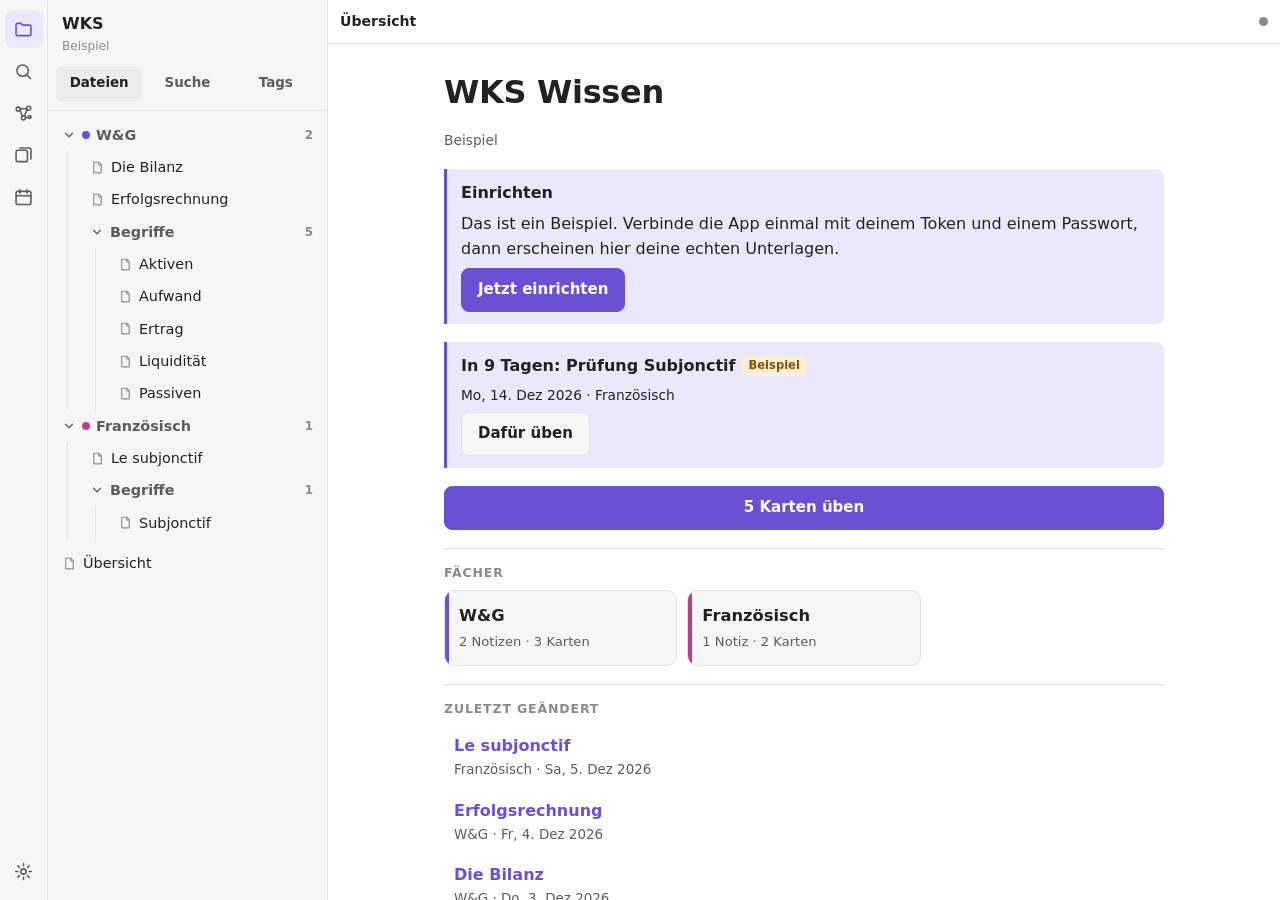
==== wks/index.html @ 72f89f0f "WKS Wissen: Wissensdatenbank als App im Stil eines Notiz-Tresors Seitenleiste mit Fächern als Ordner" ====
<!doctype html>
<html lang="de-CH">
<head>
<meta charset="utf-8">
<meta name="viewport" content="width=device-width,initial-scale=1,viewport-fit=cover">
<title>WKS Wissen</title>
<meta name="description" content="Lionels Schulunterlagen als verlinkte Notizen, Karteikarten und Prüfungstermine.">
<meta name="theme-color" content="#f6f6f6" media="(prefers-color-scheme: light)">
<meta name="theme-color" content="#1e1e1e" media="(prefers-color-scheme: dark)">
<meta name="apple-mobile-web-app-capable" content="yes">
<meta name="mobile-web-app-capable" content="yes">
<meta name="apple-mobile-web-app-status-bar-style" content="default">
<meta name="apple-mobile-web-app-title" content="WKS">
<link rel="manifest" href="manifest.webmanifest">
<link rel="icon" href="icons/icon-192.png" type="image/png">
<link rel="apple-touch-icon" href="icons/apple-touch-icon.png">
<link rel="stylesheet" href="app.css">
</head>
<body>
<div class="shell" id="shell">
  <!-- Symbolleiste links (Desktop) bzw. unten (Handy) -->
  <nav class="ribbon" aria-label="Bereiche">
    <button type="button" data-pane="files" aria-label="Dateien" title="Dateien"><svg viewBox="0 0 24 24" aria-hidden="true"><path d="M3.5 6.5A1.5 1.5 0 0 1 5 5h4l2 2h8a1.5 1.5 0 0 1 1.5 1.5v9A1.5 1.5 0 0 1 19 19H5a1.5 1.5 0 0 1-1.5-1.5z"/></svg><span>Dateien</span></button>
    <button type="button" data-pane="search" aria-label="Suche" title="Suche"><svg viewBox="0 0 24 24" aria-hidden="true"><circle cx="11" cy="11" r="6.5"/><path d="M20 20l-4.2-4.2"/></svg><span>Suche</span></button>
    <button type="button" data-view="graph" aria-label="Graph" title="Graph"><svg viewBox="0 0 24 24" aria-hidden="true"><circle cx="6" cy="7" r="2.3"/><circle cx="18" cy="6" r="2.3"/><circle cx="12" cy="17" r="2.3"/><circle cx="19" cy="16" r="1.6"/><path d="M8 8.2l2.8 6.8M16.2 7.5l-3.2 7.4M8.2 6.8l7.6-.6M14.2 17l3.3-.7"/></svg><span>Graph</span></button>
    <button type="button" data-view="learn" aria-label="Lernen" title="Lernen"><svg viewBox="0 0 24 24" aria-hidden="true"><rect x="3.5" y="6" width="13" height="13" rx="2"/><path d="M8 3.5h10.5A2 2 0 0 1 20.5 5.5V16"/></svg><span>Lernen <b class="badge" id="dueBadge" hidden></b></span></button>
    <button type="button" data-view="dates" aria-label="Termine" title="Termine"><svg viewBox="0 0 24 24" aria-hidden="true"><rect x="3.5" y="5" width="17" height="15" rx="2"/><path d="M3.5 10h17M8 3v4M16 3v4"/></svg><span>Termine</span></button>
    <span class="ribbon-gap"></span>
    <button type="button" data-view="settings" class="ribbon-settings" aria-label="Einstellungen" title="Einstellungen"><svg viewBox="0 0 24 24" aria-hidden="true"><circle cx="12" cy="12" r="3"/><path d="M12 3v2.5M12 18.5V21M3 12h2.5M18.5 12H21M5.6 5.6l1.8 1.8M16.6 16.6l1.8 1.8M5.6 18.4l1.8-1.8M16.6 7.4l1.8-1.8"/></svg><span>Mehr</span></button>
  </nav>

  <!-- Seitenleiste: Dateibaum, Suche oder Tags -->
  <aside class="side" id="side" aria-label="Seitenleiste">
    <div class="side-head">
      <div class="vault-name"><span id="vaultName">WKS</span><small id="vaultInfo"></small></div>
      <button type="button" class="icon-btn side-close" id="sideClose" aria-label="Seitenleiste schliessen"><svg viewBox="0 0 24 24" aria-hidden="true"><path d="M6 6l12 12M18 6L6 18"/></svg></button>
    </div>
    <div class="side-tabs" role="tablist" aria-label="Seitenleiste">
      <button type="button" role="tab" data-pane="files" id="tab-files" aria-controls="pane-files">Dateien</button>
      <button type="button" role="tab" data-pane="search" id="tab-search" aria-controls="pane-search">Suche</button>
      <button type="button" role="tab" data-pane="tags" id="tab-tags" aria-controls="pane-tags">Tags</button>
    </div>
    <div class="pane" id="pane-files" role="tabpanel" aria-labelledby="tab-files"></div>
    <div class="pane" id="pane-search" role="tabpanel" aria-labelledby="tab-search" hidden>
      <label class="search" for="q"><svg viewBox="0 0 24 24" aria-hidden="true"><circle cx="11" cy="11" r="6.5"/><path d="M20 20l-4.2-4.2"/></svg><input id="q" type="search" placeholder="Suchen oder #tag" autocomplete="off" aria-label="In allen Notizen suchen" aria-describedby="qn"></label>
      <p class="pane-note" id="qn" role="status"></p>
      <div id="qres"></div>
    </div>
    <div class="pane" id="pane-tags" role="tabpanel" aria-labelledby="tab-tags" hidden></div>
  </aside>
  <div class="scrim" id="scrim" hidden></div>

  <!-- Hauptbereich -->
  <div class="main">
    <header class="titlebar">
      <button type="button" class="icon-btn only-mobile" id="menuBtn" aria-label="Dateien öffnen"><svg viewBox="0 0 24 24" aria-hidden="true"><path d="M4 7h16M4 12h16M4 17h16"/></svg></button>
      <button type="button" class="icon-btn" id="backBtn" aria-label="Zurück" hidden><svg viewBox="0 0 24 24" aria-hidden="true"><path d="M15 5l-7 7 7 7"/></svg></button>
      <div class="crumb" id="crumb"></div>
      <span class="sync" id="syncDot" title=""></span>
    </header>
    <main class="content" id="content" tabindex="-1"></main>
  </div>
</div>
<div class="toast-wrap"><div class="toast" id="toast" role="status" hidden></div></div>
<div class="sr-only" id="live" aria-live="polite"></div>
<script src="crypto.js"></script>
<script src="demo.js"></script>
<script src="app.js"></script>
</body>
</html>
---- wks/app.css ----
/* WKS Wissen – Aufbau wie ein Notiz-Tresor: Symbolleiste, Seitenleiste mit Dateibaum, Notiz in der Mitte */
:root{
  --bg:#ffffff; --bg2:#f6f6f6; --bg3:#ececec; --line:#e3e3e3; --fg:#222222; --muted:#5c5c5c; --faint:#8a8a8a;
  --accent:#6a50d3; --accent-ink:#ffffff; --accent-soft:#ece8fb; --link:#6a50d3; --unres:#a090e0;
  --good:#1f7a4d; --good-soft:#dcf2e5; --warn:#8a5300; --warn-soft:#fbefd9; --bad:#b42828; --bad-soft:#fbe2e2;
  --c0:#6a50d3; --c1:#1f6fd1; --c2:#c03c8f; --c3:#a85a08; --c4:#3f7d17; --c5:#0f7f86; --c6:#c0392b; --c7:#7a6a15;
  --f-ui:-apple-system,BlinkMacSystemFont,"Segoe UI","Inter",system-ui,sans-serif; --f-mono:ui-monospace,"SF Mono",Menlo,Consolas,monospace;
  --ribbon:48px; --sidew:280px; --tabh:58px; --r:8px;
  --sat:env(safe-area-inset-top,0px); --sab:env(safe-area-inset-bottom,0px);
  color-scheme:light;
}
@media (prefers-color-scheme:dark){:root:not([data-theme="light"]){
  --bg:#1e1e1e; --bg2:#262626; --bg3:#303030; --line:#363636; --fg:#dcdcdc; --muted:#a6a6a6; --faint:#7d7d7d;
  --accent:#8a6ef6; --accent-ink:#ffffff; --accent-soft:#2f2950; --link:#a58cff; --unres:#7a6bb0;
  --good:#5bd193; --good-soft:#163323; --warn:#f0b04a; --warn-soft:#352812; --bad:#ff8080; --bad-soft:#3a1818;
  --c0:#a58cff; --c1:#6aa8ff; --c2:#f08acb; --c3:#f0a35a; --c4:#8fd162; --c5:#4fd0d6; --c6:#ff8a7a; --c7:#e0cf6a; color-scheme:dark}}
:root[data-theme="dark"]{
  --bg:#1e1e1e; --bg2:#262626; --bg3:#303030; --line:#363636; --fg:#dcdcdc; --muted:#a6a6a6; --faint:#7d7d7d;
  --accent:#8a6ef6; --accent-ink:#ffffff; --accent-soft:#2f2950; --link:#a58cff; --unres:#7a6bb0;
  --good:#5bd193; --good-soft:#163323; --warn:#f0b04a; --warn-soft:#352812; --bad:#ff8080; --bad-soft:#3a1818;
  --c0:#a58cff; --c1:#6aa8ff; --c2:#f08acb; --c3:#f0a35a; --c4:#8fd162; --c5:#4fd0d6; --c6:#ff8a7a; --c7:#e0cf6a; color-scheme:dark}

*{box-sizing:border-box}
[hidden]{display:none!important}
html,body{height:100%}
body{margin:0;background:var(--bg);color:var(--fg);font-family:var(--f-ui);font-size:16px;line-height:1.55;-webkit-text-size-adjust:100%;-webkit-tap-highlight-color:transparent}
button,input{font:inherit;color:inherit}
h1,h2,h3{margin:0;line-height:1.25;text-wrap:balance;overflow-wrap:break-word}
p{margin:0}
:focus-visible{outline:2px solid var(--accent);outline-offset:2px}
.sr-only{position:absolute;width:1px;height:1px;padding:0;margin:-1px;overflow:hidden;clip:rect(0 0 0 0);white-space:nowrap;border:0}
.muted{color:var(--muted)}.small{font-size:.86rem}
.num{font-variant-numeric:tabular-nums}

/* ---------- Gerüst ---------- */
.shell{display:grid;grid-template-columns:var(--ribbon) var(--sidew) minmax(0,1fr);height:100%;padding-top:var(--sat)}
.ribbon{background:var(--bg2);border-right:1px solid var(--line);display:flex;flex-direction:column;align-items:center;gap:4px;padding:10px 0 calc(var(--sab) + 10px)}
.ribbon button{width:38px;height:38px;border:0;background:none;border-radius:var(--r);color:var(--muted);display:grid;place-items:center;cursor:pointer;position:relative}
.ribbon button span{display:none}
.ribbon button:hover{background:var(--bg3);color:var(--fg)}
.ribbon button[aria-current="true"]{color:var(--accent);background:var(--accent-soft)}
.ribbon svg{width:21px;height:21px;fill:none;stroke:currentColor;stroke-width:1.8;stroke-linecap:round;stroke-linejoin:round}
.ribbon-gap{flex:1}
.badge{position:absolute;top:2px;right:0;font-size:.6rem;font-weight:700;background:var(--accent);color:var(--accent-ink);border-radius:999px;padding:0 4px;line-height:1.5}
.side{background:var(--bg2);border-right:1px solid var(--line);display:flex;flex-direction:column;min-width:0;min-height:0}
.side-head{display:flex;align-items:center;justify-content:space-between;gap:8px;padding:12px 12px 6px 14px}
.vault-name{display:grid;min-width:0}
.vault-name span{font-weight:700;font-size:1rem}
.vault-name small{font-size:.76rem;color:var(--faint);white-space:nowrap;overflow:hidden;text-overflow:ellipsis}
.side-tabs{display:flex;gap:2px;padding:4px 8px 8px;border-bottom:1px solid var(--line)}
.side-tabs button{flex:1;border:0;background:none;border-radius:6px;padding:6px 4px;min-height:36px;font-size:.84rem;font-weight:600;color:var(--muted);cursor:pointer}
.side-tabs button[aria-selected="true"]{background:var(--bg3);color:var(--fg)}
.pane{flex:1;overflow:auto;padding:8px 6px calc(var(--sab) + 16px);min-height:0}
.pane-note{font-size:.8rem;color:var(--faint);padding:4px 8px}
.main{display:flex;flex-direction:column;min-width:0;min-height:0}
.titlebar{display:flex;align-items:center;gap:6px;height:44px;padding:0 12px;border-bottom:1px solid var(--line);flex:0 0 auto}
.crumb{flex:1;min-width:0;font-size:.88rem;color:var(--muted);white-space:nowrap;overflow:hidden;text-overflow:ellipsis}
.crumb b{color:var(--fg);font-weight:600}
.sync{width:9px;height:9px;border-radius:50%;background:var(--faint);flex:0 0 auto}
.sync.ok{background:var(--good)}.sync.busy{background:var(--warn)}.sync.err{background:var(--bad)}
.content{flex:1;overflow:auto;min-height:0;padding-block:28px 64px;padding-left:max(20px,env(safe-area-inset-left,0px));padding-right:max(20px,env(safe-area-inset-right,0px))}
.content:focus{outline:none}
.doc{max-width:720px;margin:0 auto;display:grid;gap:18px}
.icon-btn{width:40px;height:40px;border:0;background:none;border-radius:var(--r);display:grid;place-items:center;color:var(--muted);cursor:pointer;flex:0 0 auto}
.icon-btn:hover{background:var(--bg3);color:var(--fg)}
.icon-btn svg{width:20px;height:20px;fill:none;stroke:currentColor;stroke-width:2;stroke-linecap:round;stroke-linejoin:round}
.only-mobile,.side-close{display:none}
.scrim{display:none}

/* ---------- Dateibaum ---------- */
.tree{list-style:none;margin:0;padding:0}
.tree .tree{padding-left:14px;border-left:1px solid var(--line);margin-left:13px}
.node{display:flex;align-items:center;gap:6px;width:100%;border:0;background:none;text-align:left;padding:5px 8px;min-height:32px;border-radius:6px;cursor:pointer;color:var(--fg);font-size:.9rem}
.node:hover{background:var(--bg3)}
.node[aria-current="page"]{background:var(--accent-soft);color:var(--fg);font-weight:600}
.node .lbl{flex:1;min-width:0;white-space:nowrap;overflow:hidden;text-overflow:ellipsis}
.node .cnt{font-size:.74rem;color:var(--faint)}
.folder{font-weight:600;color:var(--muted)}
.folder .car{width:14px;height:14px;flex:0 0 auto;transition:transform .15s;fill:none;stroke:currentColor;stroke-width:2.2;stroke-linecap:round;stroke-linejoin:round}
.folder[aria-expanded="false"] .car{transform:rotate(-90deg)}
.fdot{width:8px;height:8px;border-radius:50%;flex:0 0 auto;background:var(--fc)}
.doc-ico{width:15px;height:15px;flex:0 0 auto;fill:none;stroke:var(--faint);stroke-width:1.8}

/* ---------- Notiz ---------- */
.note-title{font-size:2rem;font-weight:700;letter-spacing:-.01em}
.props{display:grid;gap:2px;border-top:1px solid var(--line);border-bottom:1px solid var(--line);padding:8px 0;font-size:.88rem}
.prop{display:grid;grid-template-columns:120px minmax(0,1fr);gap:10px;align-items:center;min-height:30px}
.prop dt{color:var(--faint);display:flex;align-items:center;gap:6px}
.prop dd{margin:0;min-width:0;overflow-wrap:break-word}
.tag{display:inline-block;border:0;background:var(--accent-soft);color:var(--link);border-radius:999px;padding:1px 9px;font-size:.82rem;font-weight:600;cursor:pointer;margin:2px 4px 2px 0}
.md{display:grid;gap:12px;font-size:1.02rem;line-height:1.7}
.md h2{font-size:1.3rem;margin-top:8px}
.md ul{margin:0;padding-left:1.3em;display:grid;gap:4px}
.md code{font-family:var(--f-mono);font-size:.88em;background:var(--bg3);padding:1px 5px;border-radius:4px}
.wl{color:var(--link);text-decoration:none;border:0;background:none;padding:0;font:inherit;cursor:pointer;font-weight:500}
.wl:hover{text-decoration:underline}
.wl.unres{color:var(--unres);opacity:.9}
.callout{border-left:3px solid var(--accent);background:var(--accent-soft);border-radius:0 var(--r) var(--r) 0;padding:12px 14px;display:grid;gap:6px}
.callout.warn{border-color:var(--warn);background:var(--warn-soft)}
.callout.err{border-color:var(--bad);background:var(--bad-soft)}
.callout-t{font-weight:700;display:flex;align-items:center;gap:6px}
.section{display:grid;gap:8px;border-top:1px solid var(--line);padding-top:14px}
.section-h{font-size:.78rem;font-weight:700;text-transform:uppercase;letter-spacing:.07em;color:var(--faint);display:flex;justify-content:space-between;gap:8px}
.bl{display:grid;gap:2px}
.bl button{display:grid;gap:1px;text-align:left;border:0;background:none;padding:8px 10px;border-radius:6px;cursor:pointer;min-height:44px}
.bl button:hover{background:var(--bg2)}
.bl b{font-weight:600;color:var(--link)}
.bl span{font-size:.84rem;color:var(--muted);overflow-wrap:break-word}
.source{font-size:.84rem;color:var(--faint)}
.example{font-size:.72rem;font-weight:700;padding:1px 7px;border-radius:5px;background:var(--warn-soft);color:var(--warn);white-space:nowrap}

/* ---------- Startseite ---------- */
.home-grid{display:grid;grid-template-columns:repeat(auto-fill,minmax(min(100%,200px),1fr));gap:10px}
.fcard{display:grid;gap:4px;text-align:left;border:1px solid var(--line);background:var(--bg2);border-radius:10px;padding:12px 14px;cursor:pointer;position:relative;overflow:hidden}
.fcard::before{content:"";position:absolute;inset:0 auto 0 0;width:4px;background:var(--fc)}
.fcard b{font-size:1.02rem}
.fcard span{font-size:.82rem;color:var(--muted)}
.btn{border:1px solid var(--line);background:var(--bg2);border-radius:var(--r);padding:9px 16px;min-height:44px;cursor:pointer;font-weight:600;font-size:.94rem;display:inline-flex;align-items:center;justify-content:center;gap:8px;color:var(--fg)}
.btn:hover{border-color:var(--faint)}
.btn.primary{background:var(--accent);border-color:var(--accent);color:var(--accent-ink)}
.btn.good{background:var(--good);border-color:var(--good);color:var(--bg)}
.btn.danger{color:var(--bad);border-color:var(--bad);background:transparent}
.btn:disabled{opacity:.5;cursor:default}
.row{display:flex;flex-wrap:wrap;gap:8px 12px;align-items:center}

/* ---------- Graph ---------- */
.graph-wrap{position:relative;height:100%;min-height:360px}
.content.graph-mode{padding:0;overflow:hidden}
#graph{display:block;width:100%;height:100%;touch-action:none;cursor:grab;background:var(--bg)}
#graph.drag{cursor:grabbing}
.graph-ui{position:absolute;top:10px;left:10px;right:10px;display:flex;flex-wrap:wrap;gap:6px;pointer-events:none}
.graph-ui>*{pointer-events:auto}
.gchip{border:1px solid var(--line);background:var(--bg2);color:var(--muted);border-radius:999px;padding:4px 12px;min-height:34px;font-size:.82rem;font-weight:600;cursor:pointer}
.gchip[aria-pressed="true"]{color:var(--fg);border-color:var(--accent)}
.graph-legend{position:absolute;bottom:calc(var(--sab) + 10px);left:10px;right:10px;display:flex;flex-wrap:wrap;gap:4px 12px;font-size:.78rem;color:var(--muted);pointer-events:none}
.graph-legend span{display:inline-flex;align-items:center;gap:5px}
.graph-tip{position:absolute;pointer-events:none;background:var(--bg3);color:var(--fg);border:1px solid var(--line);border-radius:6px;padding:3px 8px;font-size:.8rem;white-space:nowrap}

/* ---------- Lernen ---------- */
.scope{display:flex;flex-wrap:wrap;gap:6px}
.scope button{border:1px solid var(--line);background:var(--bg2);border-radius:999px;padding:5px 13px;min-height:40px;cursor:pointer;font-size:.88rem;font-weight:600;display:inline-flex;gap:6px;align-items:center}
.scope button[aria-pressed="true"]{background:var(--accent);border-color:var(--accent);color:var(--accent-ink)}
.scope .n{opacity:.75;font-variant-numeric:tabular-nums}
.flash{border:1px solid var(--line);border-left:4px solid var(--fc,var(--accent));background:var(--bg2);border-radius:10px;padding:18px;display:grid;gap:16px;min-height:240px;align-content:space-between}
.flash .q{font-size:1.3rem;font-weight:600;line-height:1.35;overflow-wrap:break-word}
.flash .a{border-top:1px dashed var(--line);padding-top:14px;white-space:pre-line;overflow-wrap:break-word}
.flash .a:focus{outline:none}
.acts{display:grid;grid-template-columns:1fr 1fr;gap:8px}
.acts.one{grid-template-columns:1fr}
.keys{font-size:.78rem;color:var(--faint)}
@media (hover:none){.keys{display:none}}
.progress{height:4px;border-radius:2px;background:var(--bg3);overflow:hidden}
.progress div{height:100%;background:var(--accent);min-width:3%}
.boxes{display:grid;grid-template-columns:repeat(6,1fr);gap:6px}
.boxes div{background:var(--bg2);border:1px solid var(--line);border-radius:8px;padding:8px 4px;text-align:center;display:grid}
.boxes b{font-size:1.15rem}
.boxes span{font-size:.7rem;color:var(--faint)}
@media (max-width:520px){.boxes{grid-template-columns:repeat(3,1fr)}}

/* ---------- Termine ---------- */
.term{display:grid;grid-template-columns:56px minmax(0,1fr) auto;gap:12px;align-items:center;padding:10px 6px;border:0;border-top:1px solid var(--line);background:none;width:100%;text-align:left;cursor:pointer;border-radius:0}
.term:first-child{border-top:0}
.term:hover{background:var(--bg2)}
.date{display:grid;justify-items:center;background:var(--bg2);border:1px solid var(--line);border-radius:8px;padding:4px 0;line-height:1.15}
.date b{font-size:1.2rem}
.date span{font-size:.68rem;text-transform:uppercase;letter-spacing:.06em;color:var(--faint)}
.term .t{font-weight:600;display:block;overflow-wrap:break-word}
.term .s{font-size:.84rem;color:var(--muted)}
.pill{font-size:.74rem;font-weight:700;padding:2px 8px;border-radius:999px;white-space:nowrap}
.pill.bad{background:var(--bad-soft);color:var(--bad)}.pill.warn{background:var(--warn-soft);color:var(--warn)}.pill.neutral{background:var(--bg3);color:var(--muted)}

/* ---------- Suche & Tags ---------- */
.search{display:flex;align-items:center;gap:8px;background:var(--bg);border:1px solid var(--line);border-radius:var(--r);padding:2px 10px;margin:2px 4px 6px}
.search:focus-within{border-color:var(--accent)}
.search svg{width:16px;height:16px;fill:none;stroke:var(--faint);stroke-width:2;flex:0 0 auto}
.search input{flex:1;min-width:0;border:0;background:none;outline:none;padding:7px 0;font-size:.92rem}
.hit{display:grid;gap:1px;width:100%;text-align:left;border:0;background:none;padding:7px 8px;border-radius:6px;cursor:pointer}
.hit:hover{background:var(--bg3)}
.hit b{font-size:.9rem;font-weight:600}
.hit span{font-size:.8rem;color:var(--muted);overflow-wrap:break-word}
mark{background:var(--warn-soft);color:inherit;border-radius:3px;padding:0 1px}
.tagrow{display:flex;justify-content:space-between;align-items:center;width:100%;border:0;background:none;padding:6px 8px;min-height:36px;border-radius:6px;cursor:pointer;font-size:.9rem;color:var(--link)}
.tagrow:hover{background:var(--bg3)}
.tagrow .cnt{color:var(--faint);font-size:.78rem}

/* ---------- Einstellungen ---------- */
.field{display:grid;gap:4px}
.field span{font-size:.82rem;font-weight:600;color:var(--muted)}
.field input{border:1px solid var(--line);background:var(--bg2);border-radius:var(--r);padding:10px 12px;font-size:16px;min-height:44px}
.field input:focus{border-color:var(--accent);outline:none}
.steps{margin:0;padding-left:1.3em;display:grid;gap:6px;font-size:.92rem}
.steps a,.md a{color:var(--link)}
.status{font-size:.88rem;min-height:1.2em;color:var(--muted)}
.status.err{color:var(--bad)}.status.ok{color:var(--good)}

/* ---------- Toast ---------- */
.toast-wrap{position:fixed;left:0;right:0;bottom:calc(var(--sab) + 16px);display:flex;justify-content:center;padding:0 16px;pointer-events:none;z-index:50}
.toast{pointer-events:auto;max-width:520px;background:var(--fg);color:var(--bg);border-radius:10px;padding:10px 14px;font-size:.9rem;box-shadow:0 8px 24px rgb(0 0 0 / .25)}

/* ---------- Handy ---------- */
@media (max-width:860px){
  .shell{grid-template-columns:minmax(0,1fr);grid-template-rows:minmax(0,1fr) auto}
  .main{grid-row:1}
  .ribbon{grid-row:2;flex-direction:row;justify-content:space-around;border-right:0;border-top:1px solid var(--line);padding:4px max(6px,env(safe-area-inset-right,0px)) calc(var(--sab) + 4px) max(6px,env(safe-area-inset-left,0px));gap:0}
  .ribbon button{width:auto;flex:1;height:52px;display:grid;justify-items:center;align-content:center;gap:1px}
  .ribbon button span{display:block;font-size:.66rem;font-weight:600}
  .ribbon button span .badge{position:static;margin-left:2px}
  .ribbon-gap{display:none}
  .ribbon button[data-pane="search"]{display:none}
  .side{position:fixed;z-index:40;top:0;bottom:0;left:0;width:min(86vw,340px);transform:translateX(-102%);transition:transform .22s ease;padding-top:var(--sat);box-shadow:0 0 40px rgb(0 0 0 / .3)}
  .side.open{transform:none}
  .scrim{display:block;position:fixed;inset:0;z-index:39;background:rgb(0 0 0 / .4)}
  .only-mobile,.side-close{display:grid}
  .content{padding-block:20px 40px}
  .note-title{font-size:1.65rem}
  .prop{grid-template-columns:96px minmax(0,1fr)}
  .toast-wrap{bottom:calc(var(--sab) + 72px)}
}
@media (prefers-reduced-motion:reduce){.side{transition:none}}
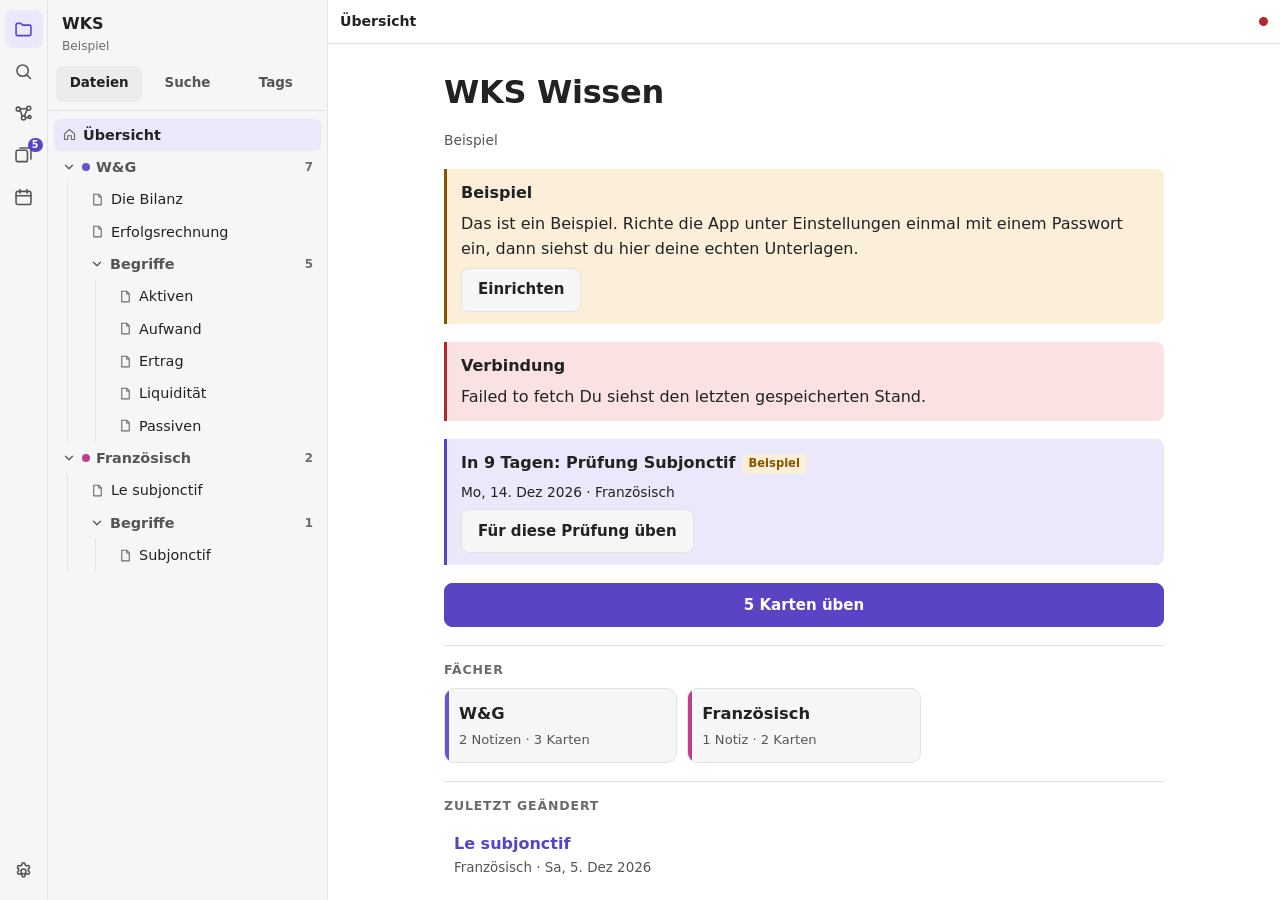
==== commit 2c39d71d: "WKS Wissen: Daten aus dem Branch wks-data, Einrichten nur mit Passwort Claude kann keine Gists schre" ====
--- a/wks/index.html
+++ b/wks/index.html
@@ -19,14 +19,14 @@
 <body>
 <div class="shell" id="shell">
   <!-- Symbolleiste links (Desktop) bzw. unten (Handy) -->
-  <nav class="ribbon" aria-label="Bereiche">
-    <button type="button" data-pane="files" aria-label="Dateien" title="Dateien"><svg viewBox="0 0 24 24" aria-hidden="true"><path d="M3.5 6.5A1.5 1.5 0 0 1 5 5h4l2 2h8a1.5 1.5 0 0 1 1.5 1.5v9A1.5 1.5 0 0 1 19 19H5a1.5 1.5 0 0 1-1.5-1.5z"/></svg><span>Dateien</span></button>
-    <button type="button" data-pane="search" aria-label="Suche" title="Suche"><svg viewBox="0 0 24 24" aria-hidden="true"><circle cx="11" cy="11" r="6.5"/><path d="M20 20l-4.2-4.2"/></svg><span>Suche</span></button>
-    <button type="button" data-view="graph" aria-label="Graph" title="Graph"><svg viewBox="0 0 24 24" aria-hidden="true"><circle cx="6" cy="7" r="2.3"/><circle cx="18" cy="6" r="2.3"/><circle cx="12" cy="17" r="2.3"/><circle cx="19" cy="16" r="1.6"/><path d="M8 8.2l2.8 6.8M16.2 7.5l-3.2 7.4M8.2 6.8l7.6-.6M14.2 17l3.3-.7"/></svg><span>Graph</span></button>
-    <button type="button" data-view="learn" aria-label="Lernen" title="Lernen"><svg viewBox="0 0 24 24" aria-hidden="true"><rect x="3.5" y="6" width="13" height="13" rx="2"/><path d="M8 3.5h10.5A2 2 0 0 1 20.5 5.5V16"/></svg><span>Lernen <b class="badge" id="dueBadge" hidden></b></span></button>
-    <button type="button" data-view="dates" aria-label="Termine" title="Termine"><svg viewBox="0 0 24 24" aria-hidden="true"><rect x="3.5" y="5" width="17" height="15" rx="2"/><path d="M3.5 10h17M8 3v4M16 3v4"/></svg><span>Termine</span></button>
+  <nav class="ribbon" id="ribbon" aria-label="Bereiche">
+    <button type="button" data-pane="files" title="Notizen"><svg viewBox="0 0 24 24" aria-hidden="true"><path d="M3.5 6.5A1.5 1.5 0 0 1 5 5h4l2 2h8a1.5 1.5 0 0 1 1.5 1.5v9A1.5 1.5 0 0 1 19 19H5a1.5 1.5 0 0 1-1.5-1.5z"/></svg><span class="rl">Notizen</span></button>
+    <button type="button" data-pane="search" title="Suche (Ctrl+K)"><svg viewBox="0 0 24 24" aria-hidden="true"><circle cx="11" cy="11" r="6.5"/><path d="M20 20l-4.2-4.2"/></svg><span class="rl">Suche</span></button>
+    <button type="button" data-view="graph" title="Graph"><svg viewBox="0 0 24 24" aria-hidden="true"><circle cx="6" cy="7" r="2.3"/><circle cx="18" cy="6" r="2.3"/><circle cx="12" cy="17" r="2.3"/><circle cx="19" cy="16" r="1.6"/><path d="M8 8.2l2.8 6.8M16.2 7.5l-3.2 7.4M8.2 6.8l7.6-.6M14.2 17l3.3-.7"/></svg><span class="rl">Graph</span></button>
+    <button type="button" data-view="learn" title="Lernen"><svg viewBox="0 0 24 24" aria-hidden="true"><rect x="3.5" y="6" width="13" height="13" rx="2"/><path d="M8 3.5h10.5A2 2 0 0 1 20.5 5.5V16"/></svg><span class="rl">Lernen<span class="sr-only" id="learnLabel"></span></span><b class="badge" id="dueBadge" aria-hidden="true" hidden></b></button>
+    <button type="button" data-view="dates" title="Termine"><svg viewBox="0 0 24 24" aria-hidden="true"><rect x="3.5" y="5" width="17" height="15" rx="2"/><path d="M3.5 10h17M8 3v4M16 3v4"/></svg><span class="rl">Termine</span></button>
     <span class="ribbon-gap"></span>
-    <button type="button" data-view="settings" class="ribbon-settings" aria-label="Einstellungen" title="Einstellungen"><svg viewBox="0 0 24 24" aria-hidden="true"><circle cx="12" cy="12" r="3"/><path d="M12 3v2.5M12 18.5V21M3 12h2.5M18.5 12H21M5.6 5.6l1.8 1.8M16.6 16.6l1.8 1.8M5.6 18.4l1.8-1.8M16.6 7.4l1.8-1.8"/></svg><span>Mehr</span></button>
+    <button type="button" data-view="settings" class="ribbon-settings" title="Einstellungen"><svg viewBox="0 0 24 24" aria-hidden="true"><path d="M10.3 3.6a1.7 1.7 0 0 1 3.4 0l.2 1a7.2 7.2 0 0 1 1.7 1l1-.3a1.7 1.7 0 0 1 2 .8l.1.2a1.7 1.7 0 0 1-.4 2.1l-.8.7a7.3 7.3 0 0 1 0 2l.8.7a1.7 1.7 0 0 1 .4 2.1l-.1.2a1.7 1.7 0 0 1-2 .8l-1-.3a7.2 7.2 0 0 1-1.7 1l-.2 1a1.7 1.7 0 0 1-3.4 0l-.2-1a7.2 7.2 0 0 1-1.7-1l-1 .3a1.7 1.7 0 0 1-2-.8l-.1-.2a1.7 1.7 0 0 1 .4-2.1l.8-.7a7.3 7.3 0 0 1 0-2l-.8-.7a1.7 1.7 0 0 1-.4-2.1l.1-.2a1.7 1.7 0 0 1 2-.8l1 .3a7.2 7.2 0 0 1 1.7-1z"/><circle cx="12" cy="12" r="2.8"/></svg><span class="rl">Einstellungen</span></button>
   </nav>
 
   <!-- Seitenleiste: Dateibaum, Suche oder Tags -->
@@ -51,12 +51,13 @@
   <div class="scrim" id="scrim" hidden></div>
 
   <!-- Hauptbereich -->
-  <div class="main">
+  <div class="main" id="main">
     <header class="titlebar">
-      <button type="button" class="icon-btn only-mobile" id="menuBtn" aria-label="Dateien öffnen"><svg viewBox="0 0 24 24" aria-hidden="true"><path d="M4 7h16M4 12h16M4 17h16"/></svg></button>
+      <button type="button" class="icon-btn only-mobile" id="menuBtn" aria-label="Notizen öffnen" aria-expanded="false" aria-controls="side"><svg viewBox="0 0 24 24" aria-hidden="true"><path d="M4 7h16M4 12h16M4 17h16"/></svg></button>
       <button type="button" class="icon-btn" id="backBtn" aria-label="Zurück" hidden><svg viewBox="0 0 24 24" aria-hidden="true"><path d="M15 5l-7 7 7 7"/></svg></button>
       <div class="crumb" id="crumb"></div>
-      <span class="sync" id="syncDot" title=""></span>
+      <span class="sync" id="syncDot" role="img" aria-label="" title=""></span>
+      <button type="button" class="icon-btn only-mobile" id="settingsTop" aria-label="Einstellungen"><svg viewBox="0 0 24 24" aria-hidden="true"><path d="M10.3 3.6a1.7 1.7 0 0 1 3.4 0l.2 1a7.2 7.2 0 0 1 1.7 1l1-.3a1.7 1.7 0 0 1 2 .8l.1.2a1.7 1.7 0 0 1-.4 2.1l-.8.7a7.3 7.3 0 0 1 0 2l.8.7a1.7 1.7 0 0 1 .4 2.1l-.1.2a1.7 1.7 0 0 1-2 .8l-1-.3a7.2 7.2 0 0 1-1.7 1l-.2 1a1.7 1.7 0 0 1-3.4 0l-.2-1a7.2 7.2 0 0 1-1.7-1l-1 .3a1.7 1.7 0 0 1-2-.8l-.1-.2a1.7 1.7 0 0 1 .4-2.1l.8-.7a7.3 7.3 0 0 1 0-2l-.8-.7a1.7 1.7 0 0 1-.4-2.1l.1-.2a1.7 1.7 0 0 1 2-.8l1 .3a7.2 7.2 0 0 1 1.7-1z"/><circle cx="12" cy="12" r="2.8"/></svg></button>
     </header>
     <main class="content" id="content" tabindex="-1"></main>
   </div>
--- a/wks/app.css
+++ b/wks/app.css
@@ -1,7 +1,7 @@
 /* WKS Wissen – Aufbau wie ein Notiz-Tresor: Symbolleiste, Seitenleiste mit Dateibaum, Notiz in der Mitte */
 :root{
-  --bg:#ffffff; --bg2:#f6f6f6; --bg3:#ececec; --line:#e3e3e3; --fg:#222222; --muted:#5c5c5c; --faint:#8a8a8a;
-  --accent:#6a50d3; --accent-ink:#ffffff; --accent-soft:#ece8fb; --link:#6a50d3; --unres:#a090e0;
+  --bg:#ffffff; --bg2:#f6f6f6; --bg3:#ececec; --line:#e3e3e3; --field:#949494; --fg:#222222; --muted:#555555; --faint:#6b6b6b;
+  --accent:#5b44c4; --accent-ink:#ffffff; --accent-soft:#ece8fb; --link:#5b44c4; --unres:#7d6fb3;
   --good:#1f7a4d; --good-soft:#dcf2e5; --warn:#8a5300; --warn-soft:#fbefd9; --bad:#b42828; --bad-soft:#fbe2e2;
   --c0:#6a50d3; --c1:#1f6fd1; --c2:#c03c8f; --c3:#a85a08; --c4:#3f7d17; --c5:#0f7f86; --c6:#c0392b; --c7:#7a6a15;
   --f-ui:-apple-system,BlinkMacSystemFont,"Segoe UI","Inter",system-ui,sans-serif; --f-mono:ui-monospace,"SF Mono",Menlo,Consolas,monospace;
@@ -10,13 +10,13 @@
   color-scheme:light;
 }
 @media (prefers-color-scheme:dark){:root:not([data-theme="light"]){
-  --bg:#1e1e1e; --bg2:#262626; --bg3:#303030; --line:#363636; --fg:#dcdcdc; --muted:#a6a6a6; --faint:#7d7d7d;
-  --accent:#8a6ef6; --accent-ink:#ffffff; --accent-soft:#2f2950; --link:#a58cff; --unres:#7a6bb0;
+  --bg:#1e1e1e; --bg2:#262626; --bg3:#303030; --line:#363636; --field:#707070; --fg:#dcdcdc; --muted:#b0b0b0; --faint:#9a9a9a;
+  --accent:#6f55e0; --accent-ink:#ffffff; --accent-soft:#2f2950; --link:#b39dff; --unres:#a99ad6;
   --good:#5bd193; --good-soft:#163323; --warn:#f0b04a; --warn-soft:#352812; --bad:#ff8080; --bad-soft:#3a1818;
   --c0:#a58cff; --c1:#6aa8ff; --c2:#f08acb; --c3:#f0a35a; --c4:#8fd162; --c5:#4fd0d6; --c6:#ff8a7a; --c7:#e0cf6a; color-scheme:dark}}
 :root[data-theme="dark"]{
-  --bg:#1e1e1e; --bg2:#262626; --bg3:#303030; --line:#363636; --fg:#dcdcdc; --muted:#a6a6a6; --faint:#7d7d7d;
-  --accent:#8a6ef6; --accent-ink:#ffffff; --accent-soft:#2f2950; --link:#a58cff; --unres:#7a6bb0;
+  --bg:#1e1e1e; --bg2:#262626; --bg3:#303030; --line:#363636; --field:#707070; --fg:#dcdcdc; --muted:#b0b0b0; --faint:#9a9a9a;
+  --accent:#6f55e0; --accent-ink:#ffffff; --accent-soft:#2f2950; --link:#b39dff; --unres:#a99ad6;
   --good:#5bd193; --good-soft:#163323; --warn:#f0b04a; --warn-soft:#352812; --bad:#ff8080; --bad-soft:#3a1818;
   --c0:#a58cff; --c1:#6aa8ff; --c2:#f08acb; --c3:#f0a35a; --c4:#8fd162; --c5:#4fd0d6; --c6:#ff8a7a; --c7:#e0cf6a; color-scheme:dark}
 
@@ -36,9 +36,9 @@
 .shell{display:grid;grid-template-columns:var(--ribbon) var(--sidew) minmax(0,1fr);height:100%;padding-top:var(--sat)}
 .ribbon{background:var(--bg2);border-right:1px solid var(--line);display:flex;flex-direction:column;align-items:center;gap:4px;padding:10px 0 calc(var(--sab) + 10px)}
 .ribbon button{width:38px;height:38px;border:0;background:none;border-radius:var(--r);color:var(--muted);display:grid;place-items:center;cursor:pointer;position:relative}
-.ribbon button span{display:none}
+.ribbon .rl{position:absolute;width:1px;height:1px;overflow:hidden;clip:rect(0 0 0 0);white-space:nowrap}
 .ribbon button:hover{background:var(--bg3);color:var(--fg)}
-.ribbon button[aria-current="true"]{color:var(--accent);background:var(--accent-soft)}
+.ribbon button[aria-current="page"]{color:var(--link);background:var(--accent-soft)}
 .ribbon svg{width:21px;height:21px;fill:none;stroke:currentColor;stroke-width:1.8;stroke-linecap:round;stroke-linejoin:round}
 .ribbon-gap{flex:1}
 .badge{position:absolute;top:2px;right:0;font-size:.6rem;font-weight:700;background:var(--accent);color:var(--accent-ink);border-radius:999px;padding:0 4px;line-height:1.5}
@@ -53,7 +53,7 @@
 .pane{flex:1;overflow:auto;padding:8px 6px calc(var(--sab) + 16px);min-height:0}
 .pane-note{font-size:.8rem;color:var(--faint);padding:4px 8px}
 .main{display:flex;flex-direction:column;min-width:0;min-height:0}
-.titlebar{display:flex;align-items:center;gap:6px;height:44px;padding:0 12px;border-bottom:1px solid var(--line);flex:0 0 auto}
+.titlebar{display:flex;align-items:center;gap:6px;min-height:44px;padding:0 max(12px,env(safe-area-inset-right,0px)) 0 max(12px,env(safe-area-inset-left,0px));border-bottom:1px solid var(--line);flex:0 0 auto}
 .crumb{flex:1;min-width:0;font-size:.88rem;color:var(--muted);white-space:nowrap;overflow:hidden;text-overflow:ellipsis}
 .crumb b{color:var(--fg);font-weight:600}
 .sync{width:9px;height:9px;border-radius:50%;background:var(--faint);flex:0 0 auto}
@@ -84,7 +84,7 @@
 /* ---------- Notiz ---------- */
 .note-title{font-size:2rem;font-weight:700;letter-spacing:-.01em}
 .props{display:grid;gap:2px;border-top:1px solid var(--line);border-bottom:1px solid var(--line);padding:8px 0;font-size:.88rem}
-.prop{display:grid;grid-template-columns:120px minmax(0,1fr);gap:10px;align-items:center;min-height:30px}
+.prop{display:grid;grid-template-columns:minmax(6em,120px) minmax(0,1fr);gap:10px;align-items:center;min-height:30px}
 .prop dt{color:var(--faint);display:flex;align-items:center;gap:6px}
 .prop dd{margin:0;min-width:0;overflow-wrap:break-word}
 .tag{display:inline-block;border:0;background:var(--accent-soft);color:var(--link);border-radius:999px;padding:1px 9px;font-size:.82rem;font-weight:600;cursor:pointer;margin:2px 4px 2px 0}
@@ -94,7 +94,7 @@
 .md code{font-family:var(--f-mono);font-size:.88em;background:var(--bg3);padding:1px 5px;border-radius:4px}
 .wl{color:var(--link);text-decoration:none;border:0;background:none;padding:0;font:inherit;cursor:pointer;font-weight:500}
 .wl:hover{text-decoration:underline}
-.wl.unres{color:var(--unres);opacity:.9}
+.wl.unres{color:var(--unres);text-decoration:underline dashed;text-underline-offset:3px}
 .callout{border-left:3px solid var(--accent);background:var(--accent-soft);border-radius:0 var(--r) var(--r) 0;padding:12px 14px;display:grid;gap:6px}
 .callout.warn{border-color:var(--warn);background:var(--warn-soft)}
 .callout.err{border-color:var(--bad);background:var(--bad-soft)}
@@ -131,7 +131,7 @@
 .graph-ui{position:absolute;top:10px;left:10px;right:10px;display:flex;flex-wrap:wrap;gap:6px;pointer-events:none}
 .graph-ui>*{pointer-events:auto}
 .gchip{border:1px solid var(--line);background:var(--bg2);color:var(--muted);border-radius:999px;padding:4px 12px;min-height:34px;font-size:.82rem;font-weight:600;cursor:pointer}
-.gchip[aria-pressed="true"]{color:var(--fg);border-color:var(--accent)}
+.gchip[aria-pressed="true"]{color:var(--fg);border-color:var(--accent);background:var(--accent-soft)}
 .graph-legend{position:absolute;bottom:calc(var(--sab) + 10px);left:10px;right:10px;display:flex;flex-wrap:wrap;gap:4px 12px;font-size:.78rem;color:var(--muted);pointer-events:none}
 .graph-legend span{display:inline-flex;align-items:center;gap:5px}
 .graph-tip{position:absolute;pointer-events:none;background:var(--bg3);color:var(--fg);border:1px solid var(--line);border-radius:6px;padding:3px 8px;font-size:.8rem;white-space:nowrap}
@@ -158,19 +158,20 @@
 @media (max-width:520px){.boxes{grid-template-columns:repeat(3,1fr)}}
 
 /* ---------- Termine ---------- */
-.term{display:grid;grid-template-columns:56px minmax(0,1fr) auto;gap:12px;align-items:center;padding:10px 6px;border:0;border-top:1px solid var(--line);background:none;width:100%;text-align:left;cursor:pointer;border-radius:0}
+.term{display:grid;grid-template-columns:56px minmax(0,1fr);gap:12px;align-items:center;padding:10px 6px;border:0;border-top:1px solid var(--line);background:none;width:100%;text-align:left;cursor:pointer;border-radius:0}
 .term:first-child{border-top:0}
 .term:hover{background:var(--bg2)}
 .date{display:grid;justify-items:center;background:var(--bg2);border:1px solid var(--line);border-radius:8px;padding:4px 0;line-height:1.15}
 .date b{font-size:1.2rem}
 .date span{font-size:.68rem;text-transform:uppercase;letter-spacing:.06em;color:var(--faint)}
+.term .tbody{display:grid;gap:2px;justify-items:start;min-width:0}
 .term .t{font-weight:600;display:block;overflow-wrap:break-word}
 .term .s{font-size:.84rem;color:var(--muted)}
 .pill{font-size:.74rem;font-weight:700;padding:2px 8px;border-radius:999px;white-space:nowrap}
 .pill.bad{background:var(--bad-soft);color:var(--bad)}.pill.warn{background:var(--warn-soft);color:var(--warn)}.pill.neutral{background:var(--bg3);color:var(--muted)}
 
 /* ---------- Suche & Tags ---------- */
-.search{display:flex;align-items:center;gap:8px;background:var(--bg);border:1px solid var(--line);border-radius:var(--r);padding:2px 10px;margin:2px 4px 6px}
+.search{display:flex;align-items:center;gap:8px;background:var(--bg);border:1px solid var(--field);border-radius:var(--r);padding:2px 10px;margin:2px 4px 6px}
 .search:focus-within{border-color:var(--accent)}
 .search svg{width:16px;height:16px;fill:none;stroke:var(--faint);stroke-width:2;flex:0 0 auto}
 .search input{flex:1;min-width:0;border:0;background:none;outline:none;padding:7px 0;font-size:.92rem}
@@ -186,7 +187,7 @@
 /* ---------- Einstellungen ---------- */
 .field{display:grid;gap:4px}
 .field span{font-size:.82rem;font-weight:600;color:var(--muted)}
-.field input{border:1px solid var(--line);background:var(--bg2);border-radius:var(--r);padding:10px 12px;font-size:16px;min-height:44px}
+.field input{border:1px solid var(--field);background:var(--bg2);border-radius:var(--r);padding:10px 12px;font-size:16px;min-height:44px}
 .field input:focus{border-color:var(--accent);outline:none}
 .steps{margin:0;padding-left:1.3em;display:grid;gap:6px;font-size:.92rem}
 .steps a,.md a{color:var(--link)}
@@ -203,12 +204,12 @@
   .main{grid-row:1}
   .ribbon{grid-row:2;flex-direction:row;justify-content:space-around;border-right:0;border-top:1px solid var(--line);padding:4px max(6px,env(safe-area-inset-right,0px)) calc(var(--sab) + 4px) max(6px,env(safe-area-inset-left,0px));gap:0}
   .ribbon button{width:auto;flex:1;height:52px;display:grid;justify-items:center;align-content:center;gap:1px}
-  .ribbon button span{display:block;font-size:.66rem;font-weight:600}
-  .ribbon button span .badge{position:static;margin-left:2px}
-  .ribbon-gap{display:none}
-  .ribbon button[data-pane="search"]{display:none}
-  .side{position:fixed;z-index:40;top:0;bottom:0;left:0;width:min(86vw,340px);transform:translateX(-102%);transition:transform .22s ease;padding-top:var(--sat);box-shadow:0 0 40px rgb(0 0 0 / .3)}
-  .side.open{transform:none}
+  .ribbon button{min-width:0;position:relative}
+  .ribbon .rl{position:static;width:auto;height:auto;overflow:hidden;clip:auto;font-size:.66rem;font-weight:600;max-width:100%;text-overflow:ellipsis}
+  .ribbon .badge{top:4px;right:calc(50% - 22px)}
+  .ribbon-gap,.ribbon-settings{display:none!important}
+  .side{position:fixed;z-index:40;top:0;bottom:0;left:0;width:min(86vw,340px);transform:translateX(-102%);transition:transform .22s ease;padding-top:var(--sat);padding-left:env(safe-area-inset-left,0px)}
+  .side.open{transform:none;box-shadow:0 0 40px rgb(0 0 0 / .3)}
   .scrim{display:block;position:fixed;inset:0;z-index:39;background:rgb(0 0 0 / .4)}
   .only-mobile,.side-close{display:grid}
   .content{padding-block:20px 40px}
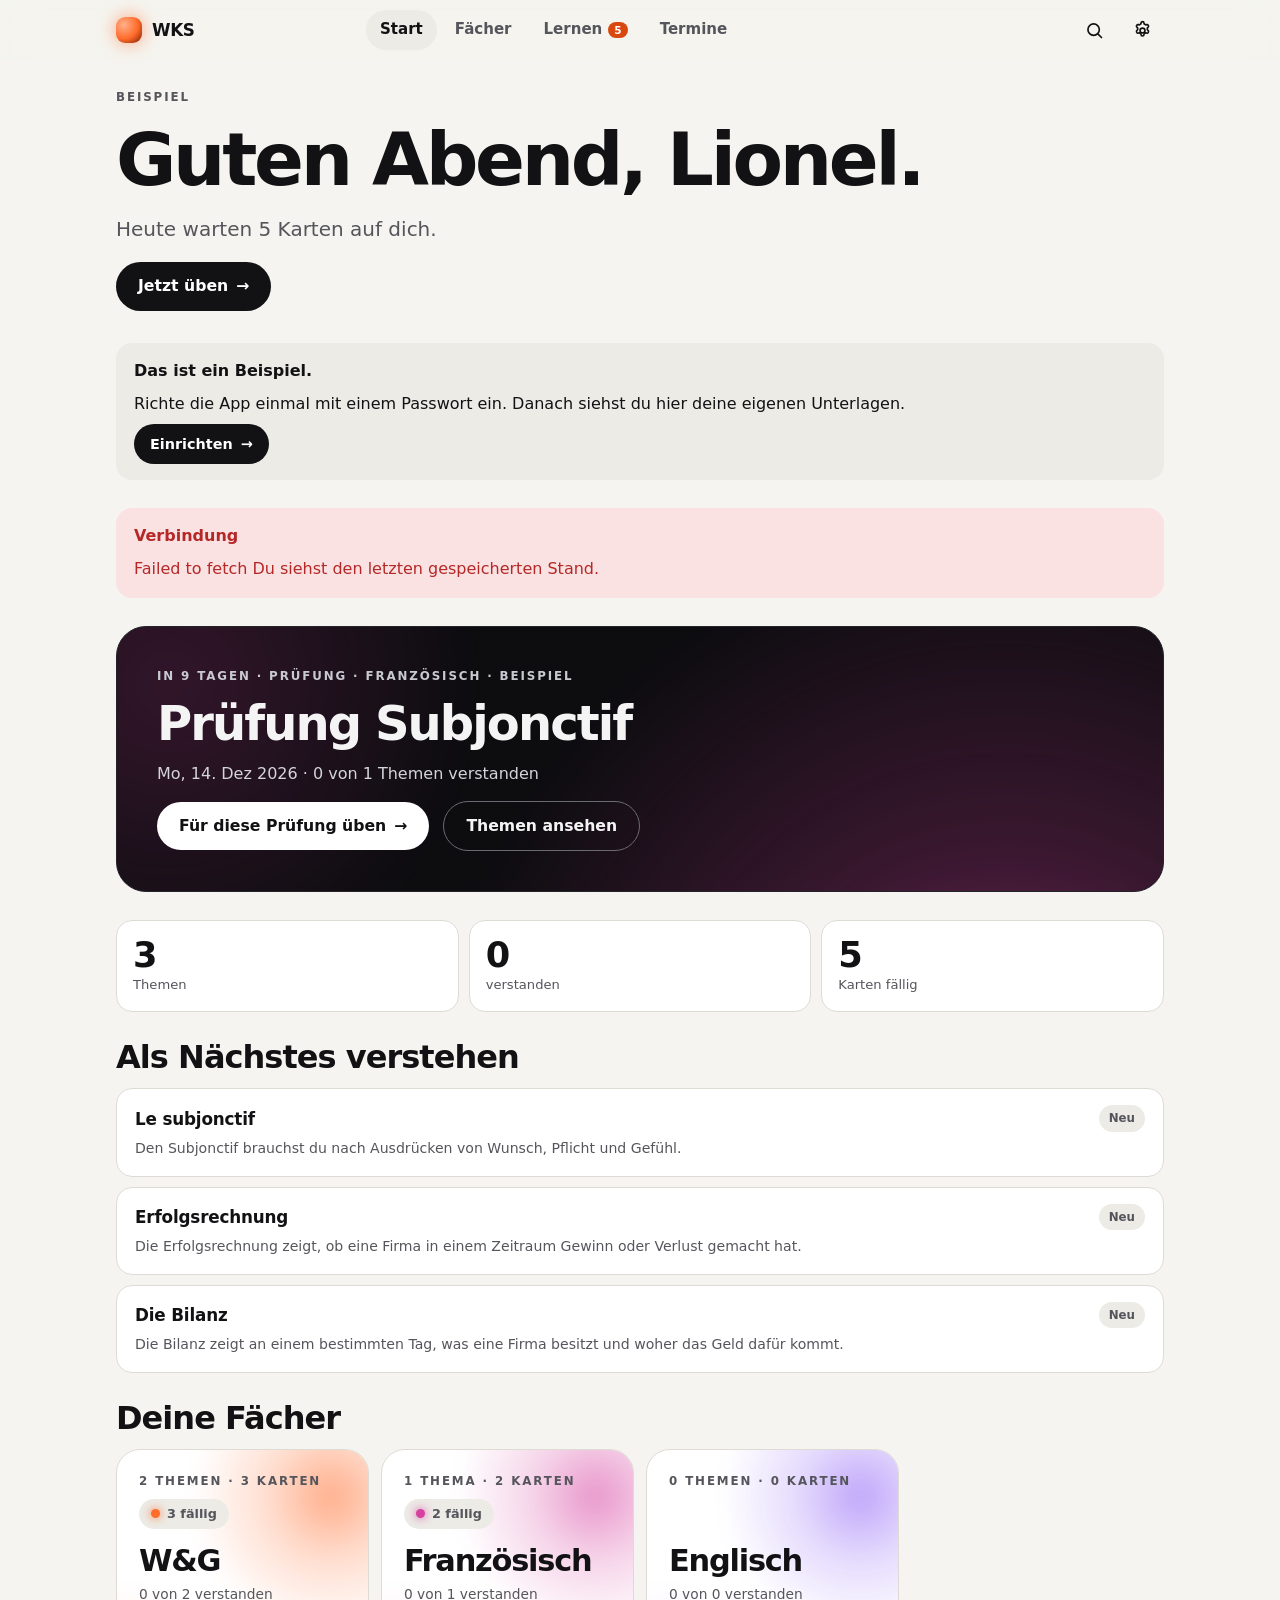
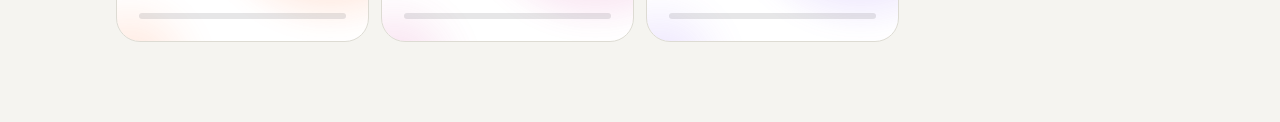
==== commit e3f42112: "WKS Wissen 2.0: modernes Design, Themen zum Verstehen und Anwenden Statt Obsidian-Stil: grosse Schri" ====
--- a/wks/index.html
+++ b/wks/index.html
@@ -4,9 +4,9 @@
 <meta charset="utf-8">
 <meta name="viewport" content="width=device-width,initial-scale=1,viewport-fit=cover">
 <title>WKS Wissen</title>
-<meta name="description" content="Lionels Schulunterlagen als verlinkte Notizen, Karteikarten und Prüfungstermine.">
-<meta name="theme-color" content="#f6f6f6" media="(prefers-color-scheme: light)">
-<meta name="theme-color" content="#1e1e1e" media="(prefers-color-scheme: dark)">
+<meta name="description" content="Lionels Schulunterlagen: verstehen, anwenden, üben.">
+<meta name="theme-color" content="#f5f4f0" media="(prefers-color-scheme: light)">
+<meta name="theme-color" content="#0a0a0c" media="(prefers-color-scheme: dark)">
 <meta name="apple-mobile-web-app-capable" content="yes">
 <meta name="mobile-web-app-capable" content="yes">
 <meta name="apple-mobile-web-app-status-bar-style" content="default">
@@ -17,51 +17,31 @@
 <link rel="stylesheet" href="app.css">
 </head>
 <body>
-<div class="shell" id="shell">
-  <!-- Symbolleiste links (Desktop) bzw. unten (Handy) -->
-  <nav class="ribbon" id="ribbon" aria-label="Bereiche">
-    <button type="button" data-pane="files" title="Notizen"><svg viewBox="0 0 24 24" aria-hidden="true"><path d="M3.5 6.5A1.5 1.5 0 0 1 5 5h4l2 2h8a1.5 1.5 0 0 1 1.5 1.5v9A1.5 1.5 0 0 1 19 19H5a1.5 1.5 0 0 1-1.5-1.5z"/></svg><span class="rl">Notizen</span></button>
-    <button type="button" data-pane="search" title="Suche (Ctrl+K)"><svg viewBox="0 0 24 24" aria-hidden="true"><circle cx="11" cy="11" r="6.5"/><path d="M20 20l-4.2-4.2"/></svg><span class="rl">Suche</span></button>
-    <button type="button" data-view="graph" title="Graph"><svg viewBox="0 0 24 24" aria-hidden="true"><circle cx="6" cy="7" r="2.3"/><circle cx="18" cy="6" r="2.3"/><circle cx="12" cy="17" r="2.3"/><circle cx="19" cy="16" r="1.6"/><path d="M8 8.2l2.8 6.8M16.2 7.5l-3.2 7.4M8.2 6.8l7.6-.6M14.2 17l3.3-.7"/></svg><span class="rl">Graph</span></button>
-    <button type="button" data-view="learn" title="Lernen"><svg viewBox="0 0 24 24" aria-hidden="true"><rect x="3.5" y="6" width="13" height="13" rx="2"/><path d="M8 3.5h10.5A2 2 0 0 1 20.5 5.5V16"/></svg><span class="rl">Lernen<span class="sr-only" id="learnLabel"></span></span><b class="badge" id="dueBadge" aria-hidden="true" hidden></b></button>
-    <button type="button" data-view="dates" title="Termine"><svg viewBox="0 0 24 24" aria-hidden="true"><rect x="3.5" y="5" width="17" height="15" rx="2"/><path d="M3.5 10h17M8 3v4M16 3v4"/></svg><span class="rl">Termine</span></button>
-    <span class="ribbon-gap"></span>
-    <button type="button" data-view="settings" class="ribbon-settings" title="Einstellungen"><svg viewBox="0 0 24 24" aria-hidden="true"><path d="M10.3 3.6a1.7 1.7 0 0 1 3.4 0l.2 1a7.2 7.2 0 0 1 1.7 1l1-.3a1.7 1.7 0 0 1 2 .8l.1.2a1.7 1.7 0 0 1-.4 2.1l-.8.7a7.3 7.3 0 0 1 0 2l.8.7a1.7 1.7 0 0 1 .4 2.1l-.1.2a1.7 1.7 0 0 1-2 .8l-1-.3a7.2 7.2 0 0 1-1.7 1l-.2 1a1.7 1.7 0 0 1-3.4 0l-.2-1a7.2 7.2 0 0 1-1.7-1l-1 .3a1.7 1.7 0 0 1-2-.8l-.1-.2a1.7 1.7 0 0 1 .4-2.1l.8-.7a7.3 7.3 0 0 1 0-2l-.8-.7a1.7 1.7 0 0 1-.4-2.1l.1-.2a1.7 1.7 0 0 1 2-.8l1 .3a7.2 7.2 0 0 1 1.7-1z"/><circle cx="12" cy="12" r="2.8"/></svg><span class="rl">Einstellungen</span></button>
-  </nav>
+<header class="topbar">
+  <div class="topbar-in">
+    <button type="button" class="brand" data-tab="start" aria-label="WKS Wissen, Start"><span class="brand-mark" aria-hidden="true"></span><span>WKS</span></button>
+    <nav class="topnav" aria-label="Bereiche">
+      <button type="button" data-tab="start">Start</button>
+      <button type="button" data-tab="faecher">Fächer</button>
+      <button type="button" data-tab="learn">Lernen <b class="badge" data-due hidden></b></button>
+      <button type="button" data-tab="dates">Termine</button>
+    </nav>
+    <div class="top-actions">
+      <button type="button" class="icon-btn" data-tab="search" aria-label="Suche"><svg viewBox="0 0 24 24" aria-hidden="true"><circle cx="11" cy="11" r="6.5"/><path d="M20 20l-4.2-4.2"/></svg></button>
+      <button type="button" class="icon-btn" data-tab="settings" aria-label="Einstellungen"><svg viewBox="0 0 24 24" aria-hidden="true"><path d="M10.3 3.6a1.7 1.7 0 0 1 3.4 0l.2 1a7.2 7.2 0 0 1 1.7 1l1-.3a1.7 1.7 0 0 1 2 .8l.1.2a1.7 1.7 0 0 1-.4 2.1l-.8.7a7.3 7.3 0 0 1 0 2l.8.7a1.7 1.7 0 0 1 .4 2.1l-.1.2a1.7 1.7 0 0 1-2 .8l-1-.3a7.2 7.2 0 0 1-1.7 1l-.2 1a1.7 1.7 0 0 1-3.4 0l-.2-1a7.2 7.2 0 0 1-1.7-1l-1 .3a1.7 1.7 0 0 1-2-.8l-.1-.2a1.7 1.7 0 0 1 .4-2.1l.8-.7a7.3 7.3 0 0 1 0-2l-.8-.7a1.7 1.7 0 0 1-.4-2.1l.1-.2a1.7 1.7 0 0 1 2-.8l1 .3a7.2 7.2 0 0 1 1.7-1z"/><circle cx="12" cy="12" r="2.8"/></svg></button>
+    </div>
+  </div>
+</header>
 
-  <!-- Seitenleiste: Dateibaum, Suche oder Tags -->
-  <aside class="side" id="side" aria-label="Seitenleiste">
-    <div class="side-head">
-      <div class="vault-name"><span id="vaultName">WKS</span><small id="vaultInfo"></small></div>
-      <button type="button" class="icon-btn side-close" id="sideClose" aria-label="Seitenleiste schliessen"><svg viewBox="0 0 24 24" aria-hidden="true"><path d="M6 6l12 12M18 6L6 18"/></svg></button>
-    </div>
-    <div class="side-tabs" role="tablist" aria-label="Seitenleiste">
-      <button type="button" role="tab" data-pane="files" id="tab-files" aria-controls="pane-files">Dateien</button>
-      <button type="button" role="tab" data-pane="search" id="tab-search" aria-controls="pane-search">Suche</button>
-      <button type="button" role="tab" data-pane="tags" id="tab-tags" aria-controls="pane-tags">Tags</button>
-    </div>
-    <div class="pane" id="pane-files" role="tabpanel" aria-labelledby="tab-files"></div>
-    <div class="pane" id="pane-search" role="tabpanel" aria-labelledby="tab-search" hidden>
-      <label class="search" for="q"><svg viewBox="0 0 24 24" aria-hidden="true"><circle cx="11" cy="11" r="6.5"/><path d="M20 20l-4.2-4.2"/></svg><input id="q" type="search" placeholder="Suchen oder #tag" autocomplete="off" aria-label="In allen Notizen suchen" aria-describedby="qn"></label>
-      <p class="pane-note" id="qn" role="status"></p>
-      <div id="qres"></div>
-    </div>
-    <div class="pane" id="pane-tags" role="tabpanel" aria-labelledby="tab-tags" hidden></div>
-  </aside>
-  <div class="scrim" id="scrim" hidden></div>
+<main class="page" id="page" tabindex="-1"></main>
 
-  <!-- Hauptbereich -->
-  <div class="main" id="main">
-    <header class="titlebar">
-      <button type="button" class="icon-btn only-mobile" id="menuBtn" aria-label="Notizen öffnen" aria-expanded="false" aria-controls="side"><svg viewBox="0 0 24 24" aria-hidden="true"><path d="M4 7h16M4 12h16M4 17h16"/></svg></button>
-      <button type="button" class="icon-btn" id="backBtn" aria-label="Zurück" hidden><svg viewBox="0 0 24 24" aria-hidden="true"><path d="M15 5l-7 7 7 7"/></svg></button>
-      <div class="crumb" id="crumb"></div>
-      <span class="sync" id="syncDot" role="img" aria-label="" title=""></span>
-      <button type="button" class="icon-btn only-mobile" id="settingsTop" aria-label="Einstellungen"><svg viewBox="0 0 24 24" aria-hidden="true"><path d="M10.3 3.6a1.7 1.7 0 0 1 3.4 0l.2 1a7.2 7.2 0 0 1 1.7 1l1-.3a1.7 1.7 0 0 1 2 .8l.1.2a1.7 1.7 0 0 1-.4 2.1l-.8.7a7.3 7.3 0 0 1 0 2l.8.7a1.7 1.7 0 0 1 .4 2.1l-.1.2a1.7 1.7 0 0 1-2 .8l-1-.3a7.2 7.2 0 0 1-1.7 1l-.2 1a1.7 1.7 0 0 1-3.4 0l-.2-1a7.2 7.2 0 0 1-1.7-1l-1 .3a1.7 1.7 0 0 1-2-.8l-.1-.2a1.7 1.7 0 0 1 .4-2.1l.8-.7a7.3 7.3 0 0 1 0-2l-.8-.7a1.7 1.7 0 0 1-.4-2.1l.1-.2a1.7 1.7 0 0 1 2-.8l1 .3a7.2 7.2 0 0 1 1.7-1z"/><circle cx="12" cy="12" r="2.8"/></svg></button>
-    </header>
-    <main class="content" id="content" tabindex="-1"></main>
-  </div>
-</div>
+<nav class="tabbar" aria-label="Bereiche">
+  <button type="button" data-tab="start"><svg viewBox="0 0 24 24" aria-hidden="true"><path d="M4 11l8-7 8 7v8.5a.5.5 0 0 1-.5.5H15v-6H9v6H4.5a.5.5 0 0 1-.5-.5z"/></svg><span>Start</span></button>
+  <button type="button" data-tab="faecher"><svg viewBox="0 0 24 24" aria-hidden="true"><rect x="3.5" y="3.5" width="7" height="7" rx="2"/><rect x="13.5" y="3.5" width="7" height="7" rx="2"/><rect x="3.5" y="13.5" width="7" height="7" rx="2"/><rect x="13.5" y="13.5" width="7" height="7" rx="2"/></svg><span>Fächer</span></button>
+  <button type="button" data-tab="learn"><svg viewBox="0 0 24 24" aria-hidden="true"><rect x="3.5" y="6" width="13" height="13" rx="2"/><path d="M8 3.5h10.5A2 2 0 0 1 20.5 5.5V16"/></svg><span>Lernen</span><b class="badge" data-due aria-hidden="true" hidden></b></button>
+  <button type="button" data-tab="dates"><svg viewBox="0 0 24 24" aria-hidden="true"><rect x="3.5" y="5" width="17" height="15" rx="2"/><path d="M3.5 10h17M8 3v4M16 3v4"/></svg><span>Termine</span></button>
+</nav>
+
 <div class="toast-wrap"><div class="toast" id="toast" role="status" hidden></div></div>
 <div class="sr-only" id="live" aria-live="polite"></div>
 <script src="crypto.js"></script>
--- a/wks/app.css
+++ b/wks/app.css
@@ -1,220 +1,224 @@
-/* WKS Wissen – Aufbau wie ein Notiz-Tresor: Symbolleiste, Seitenleiste mit Dateibaum, Notiz in der Mitte */
+/* WKS Wissen – Studio-Look: grosse Schrift, leuchtende Farbverläufe pro Fach, weiche Karten, runde Knöpfe.
+   Layout: oben schmale Leiste (Desktop mit Navigation), am Handy Tab-Leiste unten; Inhalt in einer Spalte bis 1080px. */
 :root{
-  --bg:#ffffff; --bg2:#f6f6f6; --bg3:#ececec; --line:#e3e3e3; --field:#949494; --fg:#222222; --muted:#555555; --faint:#6b6b6b;
-  --accent:#5b44c4; --accent-ink:#ffffff; --accent-soft:#ece8fb; --link:#5b44c4; --unres:#7d6fb3;
-  --good:#1f7a4d; --good-soft:#dcf2e5; --warn:#8a5300; --warn-soft:#fbefd9; --bad:#b42828; --bad-soft:#fbe2e2;
-  --c0:#6a50d3; --c1:#1f6fd1; --c2:#c03c8f; --c3:#a85a08; --c4:#3f7d17; --c5:#0f7f86; --c6:#c0392b; --c7:#7a6a15;
-  --f-ui:-apple-system,BlinkMacSystemFont,"Segoe UI","Inter",system-ui,sans-serif; --f-mono:ui-monospace,"SF Mono",Menlo,Consolas,monospace;
-  --ribbon:48px; --sidew:280px; --tabh:58px; --r:8px;
+  --bg:#f5f4f0; --surface:#ffffff; --surface2:#ecebe6; --line:#dddbd3; --field:#8f8d86; --fg:#121214; --muted:#55555c; --faint:#6b6b72;
+  --ink:#121214; --ink-fg:#ffffff; --accent:#d9480f; --accent-soft:#fde7dc;
+  --good:#16794a; --good-soft:#dcf2e5; --warn:#8a5300; --warn-soft:#fbefd9; --bad:#b42828; --bad-soft:#fbe2e2;
+  --c0:#ff6b2b; --c1:#3b6cff; --c2:#d6409f; --c3:#13a37f; --c4:#8a5cf6; --c5:#e0a100; --c6:#0ea5c6; --c7:#e5484d;
+  --glow-a:.55; --r:24px; --r-sm:16px;
+  --f:-apple-system,BlinkMacSystemFont,"SF Pro Display","Inter","Segoe UI",system-ui,sans-serif;
   --sat:env(safe-area-inset-top,0px); --sab:env(safe-area-inset-bottom,0px);
   color-scheme:light;
 }
 @media (prefers-color-scheme:dark){:root:not([data-theme="light"]){
-  --bg:#1e1e1e; --bg2:#262626; --bg3:#303030; --line:#363636; --field:#707070; --fg:#dcdcdc; --muted:#b0b0b0; --faint:#9a9a9a;
-  --accent:#6f55e0; --accent-ink:#ffffff; --accent-soft:#2f2950; --link:#b39dff; --unres:#a99ad6;
-  --good:#5bd193; --good-soft:#163323; --warn:#f0b04a; --warn-soft:#352812; --bad:#ff8080; --bad-soft:#3a1818;
-  --c0:#a58cff; --c1:#6aa8ff; --c2:#f08acb; --c3:#f0a35a; --c4:#8fd162; --c5:#4fd0d6; --c6:#ff8a7a; --c7:#e0cf6a; color-scheme:dark}}
+  --bg:#0a0a0c; --surface:#141418; --surface2:#1d1d22; --line:#2b2b32; --field:#6c6c75; --fg:#f4f4f5; --muted:#a8a8b2; --faint:#9a9aa4;
+  --ink:#f4f4f5; --ink-fg:#0a0a0c; --accent:#ff7a3d; --accent-soft:#2e1a10;
+  --good:#5bd193; --good-soft:#12301f; --warn:#f0b04a; --warn-soft:#33260f; --bad:#ff8080; --bad-soft:#3a1616; --glow-a:.7; color-scheme:dark}}
 :root[data-theme="dark"]{
-  --bg:#1e1e1e; --bg2:#262626; --bg3:#303030; --line:#363636; --field:#707070; --fg:#dcdcdc; --muted:#b0b0b0; --faint:#9a9a9a;
-  --accent:#6f55e0; --accent-ink:#ffffff; --accent-soft:#2f2950; --link:#b39dff; --unres:#a99ad6;
-  --good:#5bd193; --good-soft:#163323; --warn:#f0b04a; --warn-soft:#352812; --bad:#ff8080; --bad-soft:#3a1818;
-  --c0:#a58cff; --c1:#6aa8ff; --c2:#f08acb; --c3:#f0a35a; --c4:#8fd162; --c5:#4fd0d6; --c6:#ff8a7a; --c7:#e0cf6a; color-scheme:dark}
+  --bg:#0a0a0c; --surface:#141418; --surface2:#1d1d22; --line:#2b2b32; --field:#6c6c75; --fg:#f4f4f5; --muted:#a8a8b2; --faint:#9a9aa4;
+  --ink:#f4f4f5; --ink-fg:#0a0a0c; --accent:#ff7a3d; --accent-soft:#2e1a10;
+  --good:#5bd193; --good-soft:#12301f; --warn:#f0b04a; --warn-soft:#33260f; --bad:#ff8080; --bad-soft:#3a1616; --glow-a:.7; color-scheme:dark}
 
 *{box-sizing:border-box}
 [hidden]{display:none!important}
-html,body{height:100%}
-body{margin:0;background:var(--bg);color:var(--fg);font-family:var(--f-ui);font-size:16px;line-height:1.55;-webkit-text-size-adjust:100%;-webkit-tap-highlight-color:transparent}
+html{-webkit-text-size-adjust:100%}
+body{margin:0;background:var(--bg);color:var(--fg);font-family:var(--f);font-size:1rem;line-height:1.55;-webkit-font-smoothing:antialiased;-webkit-tap-highlight-color:transparent}
 button,input{font:inherit;color:inherit}
-h1,h2,h3{margin:0;line-height:1.25;text-wrap:balance;overflow-wrap:break-word}
+h1,h2,h3{margin:0;line-height:1.08;letter-spacing:-.03em;text-wrap:balance;overflow-wrap:break-word}
 p{margin:0}
-:focus-visible{outline:2px solid var(--accent);outline-offset:2px}
+a{color:inherit}
+:focus-visible{outline:2px solid var(--accent);outline-offset:3px}
+h1:focus,h2:focus,.page:focus{outline:none}
 .sr-only{position:absolute;width:1px;height:1px;padding:0;margin:-1px;overflow:hidden;clip:rect(0 0 0 0);white-space:nowrap;border:0}
-.muted{color:var(--muted)}.small{font-size:.86rem}
-.num{font-variant-numeric:tabular-nums}
-
-/* ---------- Gerüst ---------- */
-.shell{display:grid;grid-template-columns:var(--ribbon) var(--sidew) minmax(0,1fr);height:100%;padding-top:var(--sat)}
-.ribbon{background:var(--bg2);border-right:1px solid var(--line);display:flex;flex-direction:column;align-items:center;gap:4px;padding:10px 0 calc(var(--sab) + 10px)}
-.ribbon button{width:38px;height:38px;border:0;background:none;border-radius:var(--r);color:var(--muted);display:grid;place-items:center;cursor:pointer;position:relative}
-.ribbon .rl{position:absolute;width:1px;height:1px;overflow:hidden;clip:rect(0 0 0 0);white-space:nowrap}
-.ribbon button:hover{background:var(--bg3);color:var(--fg)}
-.ribbon button[aria-current="page"]{color:var(--link);background:var(--accent-soft)}
-.ribbon svg{width:21px;height:21px;fill:none;stroke:currentColor;stroke-width:1.8;stroke-linecap:round;stroke-linejoin:round}
-.ribbon-gap{flex:1}
-.badge{position:absolute;top:2px;right:0;font-size:.6rem;font-weight:700;background:var(--accent);color:var(--accent-ink);border-radius:999px;padding:0 4px;line-height:1.5}
-.side{background:var(--bg2);border-right:1px solid var(--line);display:flex;flex-direction:column;min-width:0;min-height:0}
-.side-head{display:flex;align-items:center;justify-content:space-between;gap:8px;padding:12px 12px 6px 14px}
-.vault-name{display:grid;min-width:0}
-.vault-name span{font-weight:700;font-size:1rem}
-.vault-name small{font-size:.76rem;color:var(--faint);white-space:nowrap;overflow:hidden;text-overflow:ellipsis}
-.side-tabs{display:flex;gap:2px;padding:4px 8px 8px;border-bottom:1px solid var(--line)}
-.side-tabs button{flex:1;border:0;background:none;border-radius:6px;padding:6px 4px;min-height:36px;font-size:.84rem;font-weight:600;color:var(--muted);cursor:pointer}
-.side-tabs button[aria-selected="true"]{background:var(--bg3);color:var(--fg)}
-.pane{flex:1;overflow:auto;padding:8px 6px calc(var(--sab) + 16px);min-height:0}
-.pane-note{font-size:.8rem;color:var(--faint);padding:4px 8px}
-.main{display:flex;flex-direction:column;min-width:0;min-height:0}
-.titlebar{display:flex;align-items:center;gap:6px;min-height:44px;padding:0 max(12px,env(safe-area-inset-right,0px)) 0 max(12px,env(safe-area-inset-left,0px));border-bottom:1px solid var(--line);flex:0 0 auto}
-.crumb{flex:1;min-width:0;font-size:.88rem;color:var(--muted);white-space:nowrap;overflow:hidden;text-overflow:ellipsis}
-.crumb b{color:var(--fg);font-weight:600}
-.sync{width:9px;height:9px;border-radius:50%;background:var(--faint);flex:0 0 auto}
-.sync.ok{background:var(--good)}.sync.busy{background:var(--warn)}.sync.err{background:var(--bad)}
-.content{flex:1;overflow:auto;min-height:0;padding-block:28px 64px;padding-left:max(20px,env(safe-area-inset-left,0px));padding-right:max(20px,env(safe-area-inset-right,0px))}
-.content:focus{outline:none}
-.doc{max-width:720px;margin:0 auto;display:grid;gap:18px}
-.icon-btn{width:40px;height:40px;border:0;background:none;border-radius:var(--r);display:grid;place-items:center;color:var(--muted);cursor:pointer;flex:0 0 auto}
-.icon-btn:hover{background:var(--bg3);color:var(--fg)}
-.icon-btn svg{width:20px;height:20px;fill:none;stroke:currentColor;stroke-width:2;stroke-linecap:round;stroke-linejoin:round}
-.only-mobile,.side-close{display:none}
-.scrim{display:none}
-
-/* ---------- Dateibaum ---------- */
-.tree{list-style:none;margin:0;padding:0}
-.tree .tree{padding-left:14px;border-left:1px solid var(--line);margin-left:13px}
-.node{display:flex;align-items:center;gap:6px;width:100%;border:0;background:none;text-align:left;padding:5px 8px;min-height:32px;border-radius:6px;cursor:pointer;color:var(--fg);font-size:.9rem}
-.node:hover{background:var(--bg3)}
-.node[aria-current="page"]{background:var(--accent-soft);color:var(--fg);font-weight:600}
-.node .lbl{flex:1;min-width:0;white-space:nowrap;overflow:hidden;text-overflow:ellipsis}
-.node .cnt{font-size:.74rem;color:var(--faint)}
-.folder{font-weight:600;color:var(--muted)}
-.folder .car{width:14px;height:14px;flex:0 0 auto;transition:transform .15s;fill:none;stroke:currentColor;stroke-width:2.2;stroke-linecap:round;stroke-linejoin:round}
-.folder[aria-expanded="false"] .car{transform:rotate(-90deg)}
-.fdot{width:8px;height:8px;border-radius:50%;flex:0 0 auto;background:var(--fc)}
-.doc-ico{width:15px;height:15px;flex:0 0 auto;fill:none;stroke:var(--faint);stroke-width:1.8}
-
-/* ---------- Notiz ---------- */
-.note-title{font-size:2rem;font-weight:700;letter-spacing:-.01em}
-.props{display:grid;gap:2px;border-top:1px solid var(--line);border-bottom:1px solid var(--line);padding:8px 0;font-size:.88rem}
-.prop{display:grid;grid-template-columns:minmax(6em,120px) minmax(0,1fr);gap:10px;align-items:center;min-height:30px}
-.prop dt{color:var(--faint);display:flex;align-items:center;gap:6px}
-.prop dd{margin:0;min-width:0;overflow-wrap:break-word}
-.tag{display:inline-block;border:0;background:var(--accent-soft);color:var(--link);border-radius:999px;padding:1px 9px;font-size:.82rem;font-weight:600;cursor:pointer;margin:2px 4px 2px 0}
-.md{display:grid;gap:12px;font-size:1.02rem;line-height:1.7}
-.md h2{font-size:1.3rem;margin-top:8px}
-.md ul{margin:0;padding-left:1.3em;display:grid;gap:4px}
-.md code{font-family:var(--f-mono);font-size:.88em;background:var(--bg3);padding:1px 5px;border-radius:4px}
-.wl{color:var(--link);text-decoration:none;border:0;background:none;padding:0;font:inherit;cursor:pointer;font-weight:500}
-.wl:hover{text-decoration:underline}
-.wl.unres{color:var(--unres);text-decoration:underline dashed;text-underline-offset:3px}
-.callout{border-left:3px solid var(--accent);background:var(--accent-soft);border-radius:0 var(--r) var(--r) 0;padding:12px 14px;display:grid;gap:6px}
-.callout.warn{border-color:var(--warn);background:var(--warn-soft)}
-.callout.err{border-color:var(--bad);background:var(--bad-soft)}
-.callout-t{font-weight:700;display:flex;align-items:center;gap:6px}
-.section{display:grid;gap:8px;border-top:1px solid var(--line);padding-top:14px}
-.section-h{font-size:.78rem;font-weight:700;text-transform:uppercase;letter-spacing:.07em;color:var(--faint);display:flex;justify-content:space-between;gap:8px}
-.bl{display:grid;gap:2px}
-.bl button{display:grid;gap:1px;text-align:left;border:0;background:none;padding:8px 10px;border-radius:6px;cursor:pointer;min-height:44px}
-.bl button:hover{background:var(--bg2)}
-.bl b{font-weight:600;color:var(--link)}
-.bl span{font-size:.84rem;color:var(--muted);overflow-wrap:break-word}
-.source{font-size:.84rem;color:var(--faint)}
-.example{font-size:.72rem;font-weight:700;padding:1px 7px;border-radius:5px;background:var(--warn-soft);color:var(--warn);white-space:nowrap}
-
-/* ---------- Startseite ---------- */
-.home-grid{display:grid;grid-template-columns:repeat(auto-fill,minmax(min(100%,200px),1fr));gap:10px}
-.fcard{display:grid;gap:4px;text-align:left;border:1px solid var(--line);background:var(--bg2);border-radius:10px;padding:12px 14px;cursor:pointer;position:relative;overflow:hidden}
-.fcard::before{content:"";position:absolute;inset:0 auto 0 0;width:4px;background:var(--fc)}
-.fcard b{font-size:1.02rem}
-.fcard span{font-size:.82rem;color:var(--muted)}
-.btn{border:1px solid var(--line);background:var(--bg2);border-radius:var(--r);padding:9px 16px;min-height:44px;cursor:pointer;font-weight:600;font-size:.94rem;display:inline-flex;align-items:center;justify-content:center;gap:8px;color:var(--fg)}
-.btn:hover{border-color:var(--faint)}
-.btn.primary{background:var(--accent);border-color:var(--accent);color:var(--accent-ink)}
-.btn.good{background:var(--good);border-color:var(--good);color:var(--bg)}
-.btn.danger{color:var(--bad);border-color:var(--bad);background:transparent}
-.btn:disabled{opacity:.5;cursor:default}
-.row{display:flex;flex-wrap:wrap;gap:8px 12px;align-items:center}
-
-/* ---------- Graph ---------- */
-.graph-wrap{position:relative;height:100%;min-height:360px}
-.content.graph-mode{padding:0;overflow:hidden}
-#graph{display:block;width:100%;height:100%;touch-action:none;cursor:grab;background:var(--bg)}
-#graph.drag{cursor:grabbing}
-.graph-ui{position:absolute;top:10px;left:10px;right:10px;display:flex;flex-wrap:wrap;gap:6px;pointer-events:none}
-.graph-ui>*{pointer-events:auto}
-.gchip{border:1px solid var(--line);background:var(--bg2);color:var(--muted);border-radius:999px;padding:4px 12px;min-height:34px;font-size:.82rem;font-weight:600;cursor:pointer}
-.gchip[aria-pressed="true"]{color:var(--fg);border-color:var(--accent);background:var(--accent-soft)}
-.graph-legend{position:absolute;bottom:calc(var(--sab) + 10px);left:10px;right:10px;display:flex;flex-wrap:wrap;gap:4px 12px;font-size:.78rem;color:var(--muted);pointer-events:none}
-.graph-legend span{display:inline-flex;align-items:center;gap:5px}
-.graph-tip{position:absolute;pointer-events:none;background:var(--bg3);color:var(--fg);border:1px solid var(--line);border-radius:6px;padding:3px 8px;font-size:.8rem;white-space:nowrap}
+.muted{color:var(--muted)}.small{font-size:.88rem}.num{font-variant-numeric:tabular-nums}
+
+/* ---------- Leisten ---------- */
+.topbar{position:sticky;top:0;z-index:30;background:color-mix(in srgb,var(--bg) 82%,transparent);-webkit-backdrop-filter:saturate(160%) blur(18px);backdrop-filter:saturate(160%) blur(18px);padding-top:var(--sat)}
+.topbar-in{max-width:1080px;margin:0 auto;display:flex;align-items:center;gap:12px;min-height:60px;padding-left:max(16px,env(safe-area-inset-left,0px));padding-right:max(16px,env(safe-area-inset-right,0px))}
+.brand{border:0;background:none;cursor:pointer;display:inline-flex;align-items:center;gap:10px;font-weight:800;font-size:1.05rem;letter-spacing:-.02em;padding:6px 0;min-height:44px}
+.brand-mark{width:26px;height:26px;border-radius:9px;background:radial-gradient(circle at 30% 30%,#ffb08a,var(--c0) 55%,#7a1d00);box-shadow:0 0 18px color-mix(in srgb,var(--c0) 60%,transparent)}
+.topnav{display:flex;gap:4px;margin:0 auto}
+.topnav button{border:0;background:none;padding:8px 14px;min-height:40px;border-radius:999px;cursor:pointer;font-weight:600;font-size:.94rem;color:var(--muted);display:inline-flex;align-items:center;gap:6px}
+.topnav button:hover{color:var(--fg)}
+.topnav button[aria-current="page"]{color:var(--fg);background:var(--surface2)}
+.top-actions{display:flex;gap:4px;margin-left:auto}
+.icon-btn{width:44px;height:44px;border:0;border-radius:999px;background:none;display:grid;place-items:center;cursor:pointer;color:var(--fg)}
+.icon-btn:hover,.icon-btn[aria-current="page"]{background:var(--surface2)}
+.icon-btn svg{width:21px;height:21px;fill:none;stroke:currentColor;stroke-width:1.9;stroke-linecap:round;stroke-linejoin:round}
+.badge{font-size:.66rem;font-weight:800;background:var(--accent);color:#fff;border-radius:999px;padding:1px 6px;line-height:1.4}
+.tabbar{display:none}
+.page{max-width:1080px;margin:0 auto;padding-block:18px 80px;padding-left:max(16px,env(safe-area-inset-left,0px));padding-right:max(16px,env(safe-area-inset-right,0px));display:grid;gap:28px}
+
+/* ---------- Grundbausteine ---------- */
+.eyebrow{font-size:.74rem;font-weight:700;text-transform:uppercase;letter-spacing:.16em;color:var(--muted)}
+.display{font-size:clamp(2.3rem,8.5vw,4.6rem);font-weight:800;letter-spacing:-.045em;line-height:.98}
+.h2{font-size:clamp(1.4rem,4.2vw,2rem);font-weight:750}
+.lead{font-size:clamp(1.05rem,2.6vw,1.25rem);color:var(--muted);max-width:60ch;line-height:1.5}
+.sec{display:grid;gap:14px}
+.sec-head{display:flex;align-items:baseline;justify-content:space-between;gap:12px;flex-wrap:wrap}
+.card{background:var(--surface);border:1px solid var(--line);border-radius:var(--r);padding:22px;display:grid;gap:14px;min-width:0}
+.card>*{min-width:0}
+.pill{display:inline-flex;align-items:center;gap:8px;border:0;border-radius:999px;padding:12px 22px;min-height:48px;font-weight:700;font-size:.98rem;cursor:pointer;text-decoration:none;background:var(--ink);color:var(--ink-fg);justify-self:start}
+.pill.ghost{background:transparent;color:var(--fg);border:1.5px solid var(--field)}
+.pill.light{background:#fff;color:#121214}
+.pill.sm{padding:8px 16px;min-height:40px;font-size:.9rem}
+.pill:disabled{opacity:.5;cursor:default}
+.pill .arr{transition:transform .2s}.pill:hover .arr{transform:translateX(3px)}
+.chip{display:inline-flex;align-items:center;gap:7px;font-size:.8rem;font-weight:700;padding:5px 12px;border-radius:999px;background:var(--surface2);color:var(--muted);white-space:nowrap}
+.dot{width:9px;height:9px;border-radius:50%;background:var(--fc,var(--accent));flex:0 0 auto;box-shadow:0 0 10px var(--fc,var(--accent))}
+.row{display:flex;flex-wrap:wrap;gap:10px 14px;align-items:center}
+.example{font-size:.72rem;font-weight:800;padding:3px 9px;border-radius:999px;background:var(--warn-soft);color:var(--warn);white-space:nowrap;letter-spacing:.02em}
+.note{border-radius:var(--r-sm);padding:16px 18px;display:grid;gap:8px;background:var(--surface2)}
+.note.warn{background:var(--warn-soft);color:var(--warn)}
+.note.err{background:var(--bad-soft);color:var(--bad)}
+.note b{font-weight:750}
+
+/* Leuchtender Verlauf (Fachfarbe in --fc) */
+.glow{position:relative;overflow:hidden;isolation:isolate}
+.glow::before{content:"";position:absolute;z-index:-1;width:120%;aspect-ratio:1;right:-45%;top:-55%;border-radius:50%;background:radial-gradient(circle,var(--fc) 0%,color-mix(in srgb,var(--fc) 40%,transparent) 30%,transparent 65%);opacity:var(--glow-a);filter:blur(10px)}
+.glow::after{content:"";position:absolute;z-index:-1;width:70%;aspect-ratio:1;left:-30%;bottom:-60%;border-radius:50%;background:radial-gradient(circle,color-mix(in srgb,var(--fc) 70%,#fff 0%) 0%,transparent 60%);opacity:calc(var(--glow-a) * .5);filter:blur(16px)}
+
+/* ---------- Start ---------- */
+.hero{display:grid;gap:18px;padding:10px 0 4px}
+.hero-card{border-radius:calc(var(--r) + 6px);padding:clamp(22px,5vw,40px);display:grid;gap:14px;background:#0d0d10;color:#f4f4f5;border:1px solid #232329;min-height:220px;align-content:end}
+.hero-card .eyebrow{color:#c9c9d1}
+.hero-card .big{font-size:clamp(1.8rem,6vw,3rem);font-weight:800;letter-spacing:-.04em;line-height:1.02}
+.hero-card .when{color:#d4d4dc;font-size:1rem}
+.stats{display:grid;grid-template-columns:repeat(3,minmax(0,1fr));gap:10px}
+.stat{background:var(--surface);border:1px solid var(--line);border-radius:var(--r-sm);padding:16px;display:grid;gap:2px}
+.stat b{font-size:clamp(1.6rem,5vw,2.2rem);font-weight:800;letter-spacing:-.04em;line-height:1}
+.stat span{font-size:.82rem;color:var(--muted)}
+
+/* ---------- Fächer-Mosaik ---------- */
+.mosaic{display:grid;grid-template-columns:repeat(auto-fill,minmax(min(100%,250px),1fr));gap:12px}
+.tile{position:relative;border:1px solid var(--line);border-radius:var(--r);background:var(--surface);padding:22px;min-height:190px;display:grid;align-content:space-between;gap:16px;text-align:left;cursor:pointer;color:var(--fg)}
+.tile:hover{border-color:color-mix(in srgb,var(--fc) 50%,var(--line))}
+.tile:active{transform:scale(.99)}
+.tile .tname{font-size:clamp(1.5rem,4vw,1.9rem);font-weight:800;letter-spacing:-.04em;line-height:1.02;overflow-wrap:break-word}
+.tile .tmeta{font-size:.86rem;color:var(--muted)}
+.meter{height:6px;border-radius:3px;background:color-mix(in srgb,var(--fg) 10%,transparent);overflow:hidden}
+.meter>div{height:100%;background:var(--fc,var(--accent));border-radius:3px}
+.tile .tfoot{display:grid;gap:8px}
+.tile .tdue{position:absolute;top:18px;right:18px}
+
+/* ---------- Listen von Themen ---------- */
+.tlist{display:grid;gap:10px}
+.trow{display:grid;grid-template-columns:minmax(0,1fr) auto;gap:6px 14px;align-items:center;text-align:left;border:1px solid var(--line);background:var(--surface);border-radius:var(--r-sm);padding:16px 18px;cursor:pointer;width:100%;color:var(--fg);min-height:64px}
+.trow:hover{border-color:var(--field)}
+.trow .t{font-weight:750;font-size:1.05rem;letter-spacing:-.01em;overflow-wrap:break-word}
+.trow .s{grid-column:1/-1;font-size:.88rem;color:var(--muted);display:-webkit-box;-webkit-line-clamp:2;-webkit-box-orient:vertical;overflow:hidden}
+.state{font-size:.74rem;font-weight:800;padding:4px 10px;border-radius:999px;white-space:nowrap}
+.state.s0{background:var(--surface2);color:var(--muted)}.state.s1{background:var(--bad-soft);color:var(--bad)}.state.s2{background:var(--warn-soft);color:var(--warn)}.state.s3{background:var(--good-soft);color:var(--good)}
+
+/* ---------- Thema ---------- */
+.back{border:0;background:none;color:var(--muted);font-weight:650;min-height:44px;padding:0;cursor:pointer;display:inline-flex;align-items:center;gap:6px;justify-self:start}
+.back svg{width:18px;height:18px;fill:none;stroke:currentColor;stroke-width:2.2;stroke-linecap:round;stroke-linejoin:round}
+.thead{border-radius:calc(var(--r) + 6px);padding:clamp(22px,5vw,40px);display:grid;gap:14px;background:var(--surface);border:1px solid var(--line)}
+.toc{display:flex;gap:8px;overflow-x:auto;padding-bottom:4px;scrollbar-width:none;margin-inline:-2px}
+.toc::-webkit-scrollbar{display:none}
+.toc a{flex:0 0 auto;text-decoration:none;font-size:.86rem;font-weight:700;padding:8px 14px;border-radius:999px;background:var(--surface2);color:var(--fg);min-height:38px;display:inline-flex;align-items:center}
+.block{display:grid;gap:14px;scroll-margin-top:calc(var(--sat) + 76px)}
+.block-h{display:flex;align-items:center;gap:12px}
+.block-h .n{width:34px;height:34px;border-radius:12px;display:grid;place-items:center;font-weight:800;font-size:.9rem;background:var(--surface2);color:var(--fg);flex:0 0 auto}
+.block-h h2{font-size:clamp(1.25rem,3.6vw,1.6rem);font-weight:800}
+.prose{display:grid;gap:12px;font-size:1.06rem;line-height:1.7;max-width:68ch}
+.prose strong{font-weight:750}
+.points{margin:0;padding:0;list-style:none;display:grid;gap:10px}
+.points li{display:grid;grid-template-columns:22px minmax(0,1fr);gap:10px;align-items:start;font-size:1.02rem}
+.points li::before{content:"";width:10px;height:10px;border-radius:50%;margin-top:.5em;background:var(--fc,var(--accent));box-shadow:0 0 10px var(--fc,var(--accent))}
+.example-box{border-radius:var(--r);padding:22px;background:var(--surface2);font-size:1.04rem;line-height:1.65;border-left:4px solid var(--fc,var(--accent))}
+.steps{list-style:none;margin:0;padding:0;display:grid;gap:10px;counter-reset:s}
+.steps li{counter-increment:s;display:grid;grid-template-columns:40px minmax(0,1fr);gap:12px;align-items:start;background:var(--surface);border:1px solid var(--line);border-radius:var(--r-sm);padding:14px 16px}
+.steps li::before{content:counter(s);width:32px;height:32px;border-radius:50%;display:grid;place-items:center;font-weight:800;background:var(--ink);color:var(--ink-fg)}
+.task{border:1px solid var(--line);background:var(--surface);border-radius:var(--r-sm);padding:18px;display:grid;gap:12px}
+.task .q{font-weight:700;font-size:1.04rem}
+.task .sol{border-top:1px dashed var(--line);padding-top:12px;color:var(--fg)}
+.mistakes{margin:0;padding:0;list-style:none;display:grid;gap:10px}
+.mistakes li{background:var(--bad-soft);color:var(--bad);border-radius:var(--r-sm);padding:14px 16px;font-size:.98rem}
+.motto{border-radius:var(--r);padding:clamp(22px,5vw,34px);background:#0d0d10;color:#f4f4f5;font-size:clamp(1.3rem,4vw,1.8rem);font-weight:800;letter-spacing:-.03em;line-height:1.2}
+.terms{margin:0;display:grid;gap:8px}
+.terms>div{background:var(--surface);border:1px solid var(--line);border-radius:var(--r-sm);padding:14px 16px;display:grid;gap:2px}
+.terms dt{font-weight:750}
+.terms dd{margin:0;color:var(--muted)}
+.check{display:grid;gap:12px}
+.seg{display:grid;grid-template-columns:repeat(3,minmax(0,1fr));gap:8px}
+.seg button{border:1.5px solid var(--line);background:var(--surface);border-radius:var(--r-sm);padding:12px 8px;min-height:56px;cursor:pointer;font-weight:700;font-size:.92rem;display:grid;gap:2px;justify-items:center}
+.seg button small{font-weight:500;font-size:.76rem;color:var(--muted)}
+.seg button[aria-pressed="true"][data-u="1"]{border-color:var(--bad);background:var(--bad-soft);color:var(--bad)}
+.seg button[aria-pressed="true"][data-u="2"]{border-color:var(--warn);background:var(--warn-soft);color:var(--warn)}
+.seg button[aria-pressed="true"][data-u="3"]{border-color:var(--good);background:var(--good-soft);color:var(--good)}
+.seg button[aria-pressed="true"] small{color:inherit}
+.source{font-size:.86rem;color:var(--muted)}
 
 /* ---------- Lernen ---------- */
-.scope{display:flex;flex-wrap:wrap;gap:6px}
-.scope button{border:1px solid var(--line);background:var(--bg2);border-radius:999px;padding:5px 13px;min-height:40px;cursor:pointer;font-size:.88rem;font-weight:600;display:inline-flex;gap:6px;align-items:center}
-.scope button[aria-pressed="true"]{background:var(--accent);border-color:var(--accent);color:var(--accent-ink)}
-.scope .n{opacity:.75;font-variant-numeric:tabular-nums}
-.flash{border:1px solid var(--line);border-left:4px solid var(--fc,var(--accent));background:var(--bg2);border-radius:10px;padding:18px;display:grid;gap:16px;min-height:240px;align-content:space-between}
-.flash .q{font-size:1.3rem;font-weight:600;line-height:1.35;overflow-wrap:break-word}
-.flash .a{border-top:1px dashed var(--line);padding-top:14px;white-space:pre-line;overflow-wrap:break-word}
+.scope{display:flex;flex-wrap:wrap;gap:8px}
+.scope button{border:1.5px solid var(--line);background:var(--surface);border-radius:999px;padding:8px 16px;min-height:42px;cursor:pointer;font-size:.9rem;font-weight:700;display:inline-flex;gap:8px;align-items:center}
+.scope button[aria-pressed="true"]{background:var(--ink);border-color:var(--ink);color:var(--ink-fg)}
+.scope .n{opacity:.7;font-variant-numeric:tabular-nums}
+.flash{border-radius:calc(var(--r) + 6px);padding:clamp(22px,5vw,36px);min-height:300px;display:grid;align-content:space-between;gap:20px;background:var(--surface);border:1px solid var(--line)}
+.flash .q{font-size:clamp(1.4rem,4.5vw,2rem);font-weight:800;letter-spacing:-.03em;line-height:1.2;overflow-wrap:break-word}
+.flash .a{font-size:1.1rem;line-height:1.6;border-top:1px dashed var(--line);padding-top:18px;white-space:pre-line;overflow-wrap:break-word}
 .flash .a:focus{outline:none}
-.acts{display:grid;grid-template-columns:1fr 1fr;gap:8px}
+.acts{display:grid;grid-template-columns:1fr 1fr;gap:10px}
+.acts .pill{justify-self:stretch;justify-content:center}
 .acts.one{grid-template-columns:1fr}
-.keys{font-size:.78rem;color:var(--faint)}
+.pill.no{background:var(--bad-soft);color:var(--bad)}.pill.yes{background:var(--good);color:#fff}
+.keys{font-size:.8rem;color:var(--faint)}
 @media (hover:none){.keys{display:none}}
-.progress{height:4px;border-radius:2px;background:var(--bg3);overflow:hidden}
-.progress div{height:100%;background:var(--accent);min-width:3%}
-.boxes{display:grid;grid-template-columns:repeat(6,1fr);gap:6px}
-.boxes div{background:var(--bg2);border:1px solid var(--line);border-radius:8px;padding:8px 4px;text-align:center;display:grid}
-.boxes b{font-size:1.15rem}
-.boxes span{font-size:.7rem;color:var(--faint)}
-@media (max-width:520px){.boxes{grid-template-columns:repeat(3,1fr)}}
+.progress{height:6px;border-radius:3px;background:var(--surface2);overflow:hidden}
+.progress div{height:100%;background:var(--accent);min-width:3%;border-radius:3px}
+.boxes{display:grid;grid-template-columns:repeat(6,minmax(0,1fr));gap:8px}
+.boxes div{background:var(--surface);border:1px solid var(--line);border-radius:var(--r-sm);padding:12px 4px;text-align:center;display:grid}
+.boxes b{font-size:1.4rem;font-weight:800;letter-spacing:-.03em}
+.boxes span{font-size:.72rem;color:var(--muted)}
 
 /* ---------- Termine ---------- */
-.term{display:grid;grid-template-columns:56px minmax(0,1fr);gap:12px;align-items:center;padding:10px 6px;border:0;border-top:1px solid var(--line);background:none;width:100%;text-align:left;cursor:pointer;border-radius:0}
-.term:first-child{border-top:0}
-.term:hover{background:var(--bg2)}
-.date{display:grid;justify-items:center;background:var(--bg2);border:1px solid var(--line);border-radius:8px;padding:4px 0;line-height:1.15}
-.date b{font-size:1.2rem}
-.date span{font-size:.68rem;text-transform:uppercase;letter-spacing:.06em;color:var(--faint)}
-.term .tbody{display:grid;gap:2px;justify-items:start;min-width:0}
-.term .t{font-weight:600;display:block;overflow-wrap:break-word}
-.term .s{font-size:.84rem;color:var(--muted)}
-.pill{font-size:.74rem;font-weight:700;padding:2px 8px;border-radius:999px;white-space:nowrap}
-.pill.bad{background:var(--bad-soft);color:var(--bad)}.pill.warn{background:var(--warn-soft);color:var(--warn)}.pill.neutral{background:var(--bg3);color:var(--muted)}
-
-/* ---------- Suche & Tags ---------- */
-.search{display:flex;align-items:center;gap:8px;background:var(--bg);border:1px solid var(--field);border-radius:var(--r);padding:2px 10px;margin:2px 4px 6px}
-.search:focus-within{border-color:var(--accent)}
-.search svg{width:16px;height:16px;fill:none;stroke:var(--faint);stroke-width:2;flex:0 0 auto}
-.search input{flex:1;min-width:0;border:0;background:none;outline:none;padding:7px 0;font-size:.92rem}
-.hit{display:grid;gap:1px;width:100%;text-align:left;border:0;background:none;padding:7px 8px;border-radius:6px;cursor:pointer}
-.hit:hover{background:var(--bg3)}
-.hit b{font-size:.9rem;font-weight:600}
-.hit span{font-size:.8rem;color:var(--muted);overflow-wrap:break-word}
-mark{background:var(--warn-soft);color:inherit;border-radius:3px;padding:0 1px}
-.tagrow{display:flex;justify-content:space-between;align-items:center;width:100%;border:0;background:none;padding:6px 8px;min-height:36px;border-radius:6px;cursor:pointer;font-size:.9rem;color:var(--link)}
-.tagrow:hover{background:var(--bg3)}
-.tagrow .cnt{color:var(--faint);font-size:.78rem}
+.term{display:grid;grid-template-columns:64px minmax(0,1fr);gap:14px;align-items:center;padding:14px;border:1px solid var(--line);background:var(--surface);border-radius:var(--r-sm);width:100%;text-align:left;cursor:pointer;color:var(--fg)}
+.term:disabled{cursor:default}
+.date{display:grid;justify-items:center;border-radius:14px;padding:6px 0;line-height:1.1;background:var(--surface2)}
+.date b{font-size:1.45rem;font-weight:800;letter-spacing:-.03em}
+.date span{font-size:.7rem;text-transform:uppercase;letter-spacing:.08em;color:var(--muted)}
+.tb{display:grid;gap:4px;justify-items:start;min-width:0}
+.tb .t{font-weight:750;overflow-wrap:break-word}
+.tb .s{font-size:.86rem;color:var(--muted)}
+.when-pill{font-size:.74rem;font-weight:800;padding:3px 10px;border-radius:999px}
+.when-pill.bad{background:var(--bad-soft);color:var(--bad)}.when-pill.warn{background:var(--warn-soft);color:var(--warn)}.when-pill.neutral{background:var(--surface2);color:var(--muted)}
+
+/* ---------- Suche ---------- */
+.searchbox{display:flex;align-items:center;gap:12px;border:1.5px solid var(--field);border-radius:999px;padding:4px 20px;background:var(--surface);min-width:0}
+.searchbox:focus-within{border-color:var(--fg)}
+.searchbox svg{width:20px;height:20px;fill:none;stroke:var(--muted);stroke-width:2;flex:0 0 auto}
+.searchbox input{flex:1;min-width:0;border:0;background:none;outline:none;font-size:1.1rem;padding:12px 0}
+mark{background:var(--accent-soft);color:inherit;border-radius:4px;padding:0 2px}
 
 /* ---------- Einstellungen ---------- */
-.field{display:grid;gap:4px}
-.field span{font-size:.82rem;font-weight:600;color:var(--muted)}
-.field input{border:1px solid var(--field);background:var(--bg2);border-radius:var(--r);padding:10px 12px;font-size:16px;min-height:44px}
-.field input:focus{border-color:var(--accent);outline:none}
-.steps{margin:0;padding-left:1.3em;display:grid;gap:6px;font-size:.92rem}
-.steps a,.md a{color:var(--link)}
-.status{font-size:.88rem;min-height:1.2em;color:var(--muted)}
+.field{display:grid;gap:6px}
+.field span{font-size:.86rem;font-weight:700;color:var(--muted)}
+.field input{border:1.5px solid var(--field);background:var(--surface);border-radius:var(--r-sm);padding:12px 14px;font-size:16px;min-height:50px}
+.field input:focus{border-color:var(--fg);outline:none}
+.olist{margin:0;padding-left:1.3em;display:grid;gap:8px}
+.olist a{color:var(--accent);font-weight:700}
+.status{font-size:.9rem;min-height:1.2em;color:var(--muted)}
 .status.err{color:var(--bad)}.status.ok{color:var(--good)}
 
 /* ---------- Toast ---------- */
-.toast-wrap{position:fixed;left:0;right:0;bottom:calc(var(--sab) + 16px);display:flex;justify-content:center;padding:0 16px;pointer-events:none;z-index:50}
-.toast{pointer-events:auto;max-width:520px;background:var(--fg);color:var(--bg);border-radius:10px;padding:10px 14px;font-size:.9rem;box-shadow:0 8px 24px rgb(0 0 0 / .25)}
+.toast-wrap{position:fixed;left:0;right:0;bottom:calc(var(--sab) + 24px);display:flex;justify-content:center;padding:0 16px;pointer-events:none;z-index:50}
+.toast{pointer-events:auto;max-width:520px;background:var(--ink);color:var(--ink-fg);border-radius:999px;padding:12px 20px;font-size:.92rem;font-weight:600;box-shadow:0 10px 30px rgb(0 0 0 / .25)}
 
 /* ---------- Handy ---------- */
-@media (max-width:860px){
-  .shell{grid-template-columns:minmax(0,1fr);grid-template-rows:minmax(0,1fr) auto}
-  .main{grid-row:1}
-  .ribbon{grid-row:2;flex-direction:row;justify-content:space-around;border-right:0;border-top:1px solid var(--line);padding:4px max(6px,env(safe-area-inset-right,0px)) calc(var(--sab) + 4px) max(6px,env(safe-area-inset-left,0px));gap:0}
-  .ribbon button{width:auto;flex:1;height:52px;display:grid;justify-items:center;align-content:center;gap:1px}
-  .ribbon button{min-width:0;position:relative}
-  .ribbon .rl{position:static;width:auto;height:auto;overflow:hidden;clip:auto;font-size:.66rem;font-weight:600;max-width:100%;text-overflow:ellipsis}
-  .ribbon .badge{top:4px;right:calc(50% - 22px)}
-  .ribbon-gap,.ribbon-settings{display:none!important}
-  .side{position:fixed;z-index:40;top:0;bottom:0;left:0;width:min(86vw,340px);transform:translateX(-102%);transition:transform .22s ease;padding-top:var(--sat);padding-left:env(safe-area-inset-left,0px)}
-  .side.open{transform:none;box-shadow:0 0 40px rgb(0 0 0 / .3)}
-  .scrim{display:block;position:fixed;inset:0;z-index:39;background:rgb(0 0 0 / .4)}
-  .only-mobile,.side-close{display:grid}
-  .content{padding-block:20px 40px}
-  .note-title{font-size:1.65rem}
-  .prop{grid-template-columns:96px minmax(0,1fr)}
-  .toast-wrap{bottom:calc(var(--sab) + 72px)}
+@media (max-width:760px){
+  .topnav{display:none}
+  .topbar-in{min-height:54px}
+  .tabbar{display:grid;grid-template-columns:repeat(4,minmax(0,1fr));position:fixed;left:0;right:0;bottom:0;z-index:30;background:color-mix(in srgb,var(--bg) 86%,transparent);-webkit-backdrop-filter:saturate(160%) blur(18px);backdrop-filter:saturate(160%) blur(18px);border-top:1px solid var(--line);padding:6px max(8px,env(safe-area-inset-right,0px)) calc(var(--sab) + 6px) max(8px,env(safe-area-inset-left,0px))}
+  .tabbar button{border:0;background:none;display:grid;justify-items:center;gap:2px;padding:4px 0;min-height:52px;cursor:pointer;color:var(--muted);font-size:.7rem;font-weight:700;position:relative;min-width:0}
+  .tabbar button span{max-width:100%;overflow:hidden;text-overflow:ellipsis;white-space:nowrap}
+  .tabbar svg{width:24px;height:24px;fill:none;stroke:currentColor;stroke-width:1.9;stroke-linecap:round;stroke-linejoin:round}
+  .tabbar button[aria-current="page"]{color:var(--fg)}
+  .tabbar .badge{position:absolute;top:2px;right:calc(50% - 24px)}
+  .page{padding-bottom:calc(var(--sab) + 96px);gap:24px}
+  .toast-wrap{bottom:calc(var(--sab) + 84px)}
+  .stats{gap:8px}.stat{padding:14px 12px}
+  .boxes{grid-template-columns:repeat(3,minmax(0,1fr))}
+  .acts{grid-template-columns:1fr}
 }
-@media (prefers-reduced-motion:reduce){.side{transition:none}}
+@media (prefers-reduced-motion:no-preference){.page>*{animation:rise .35s ease-out both}.page>*:nth-child(2){animation-delay:.04s}.page>*:nth-child(3){animation-delay:.08s}@keyframes rise{from{opacity:.001;transform:translateY(10px)}to{opacity:1;transform:none}}}
